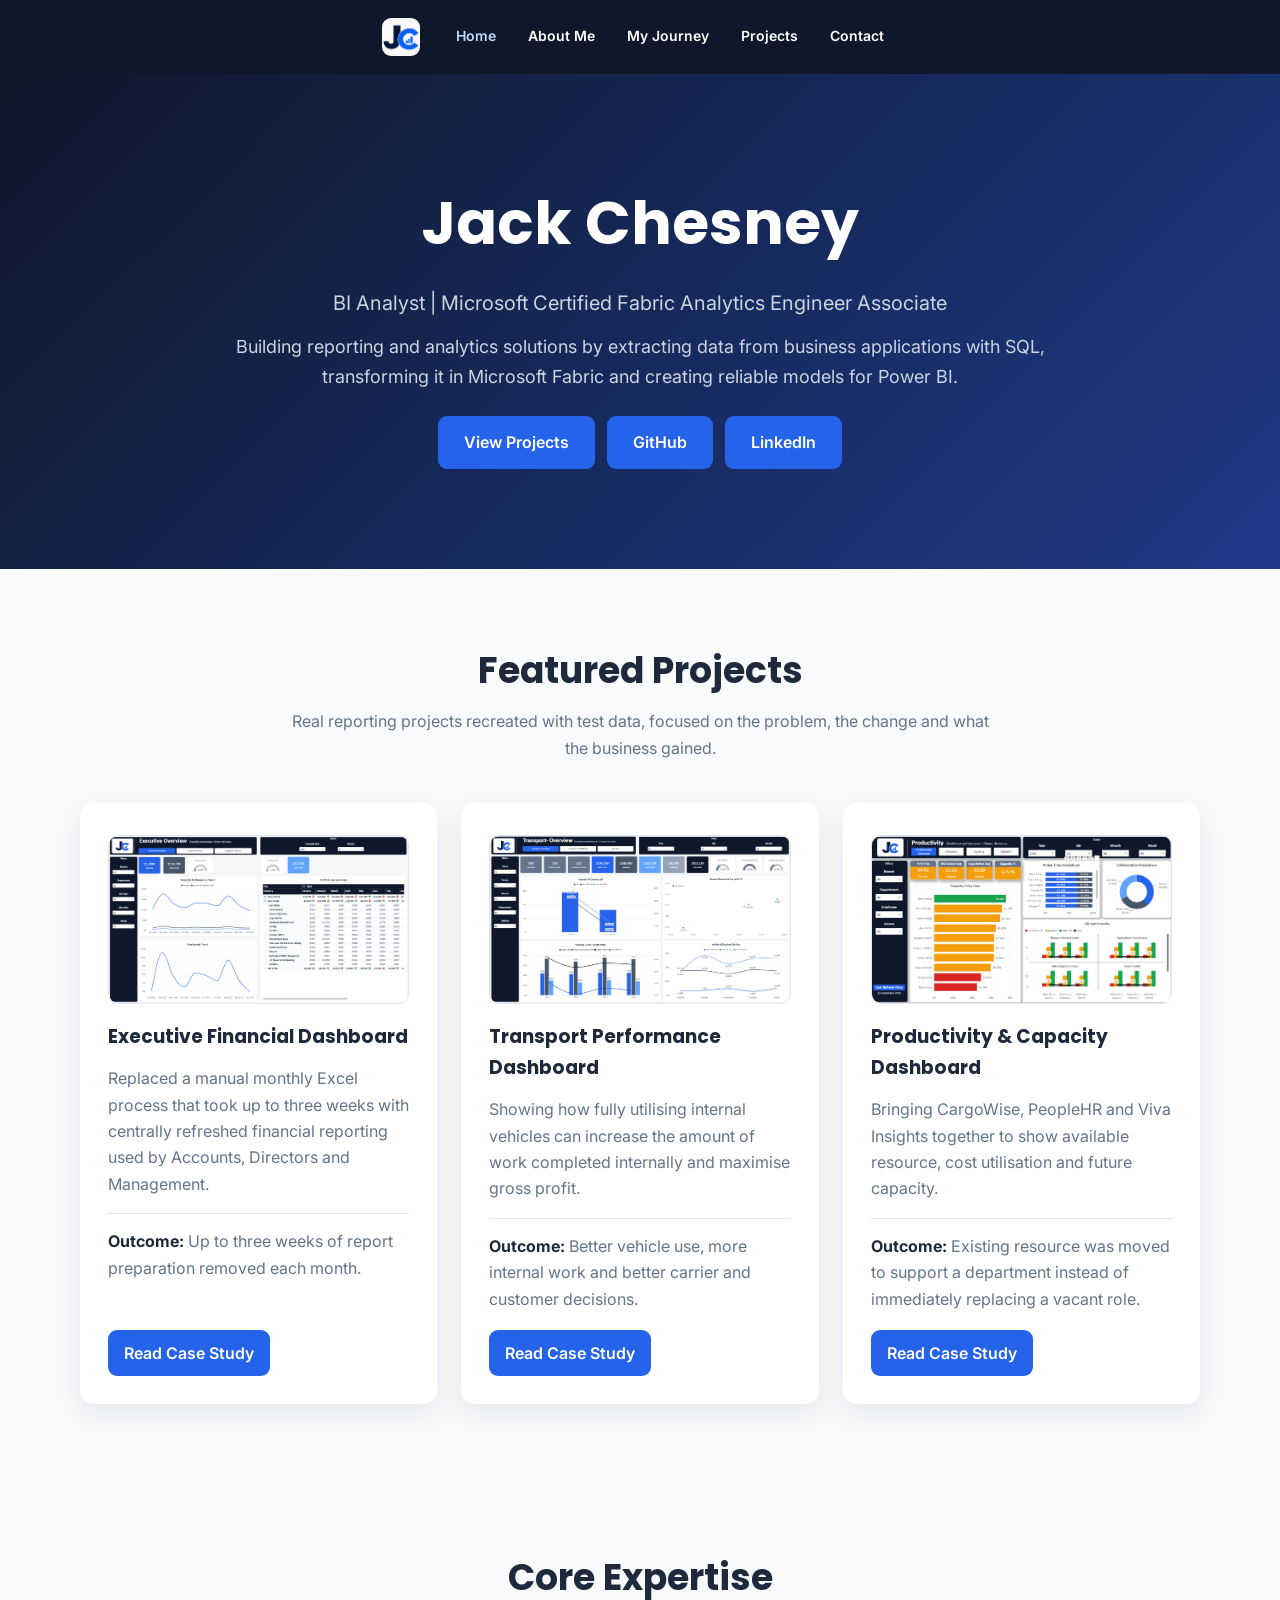
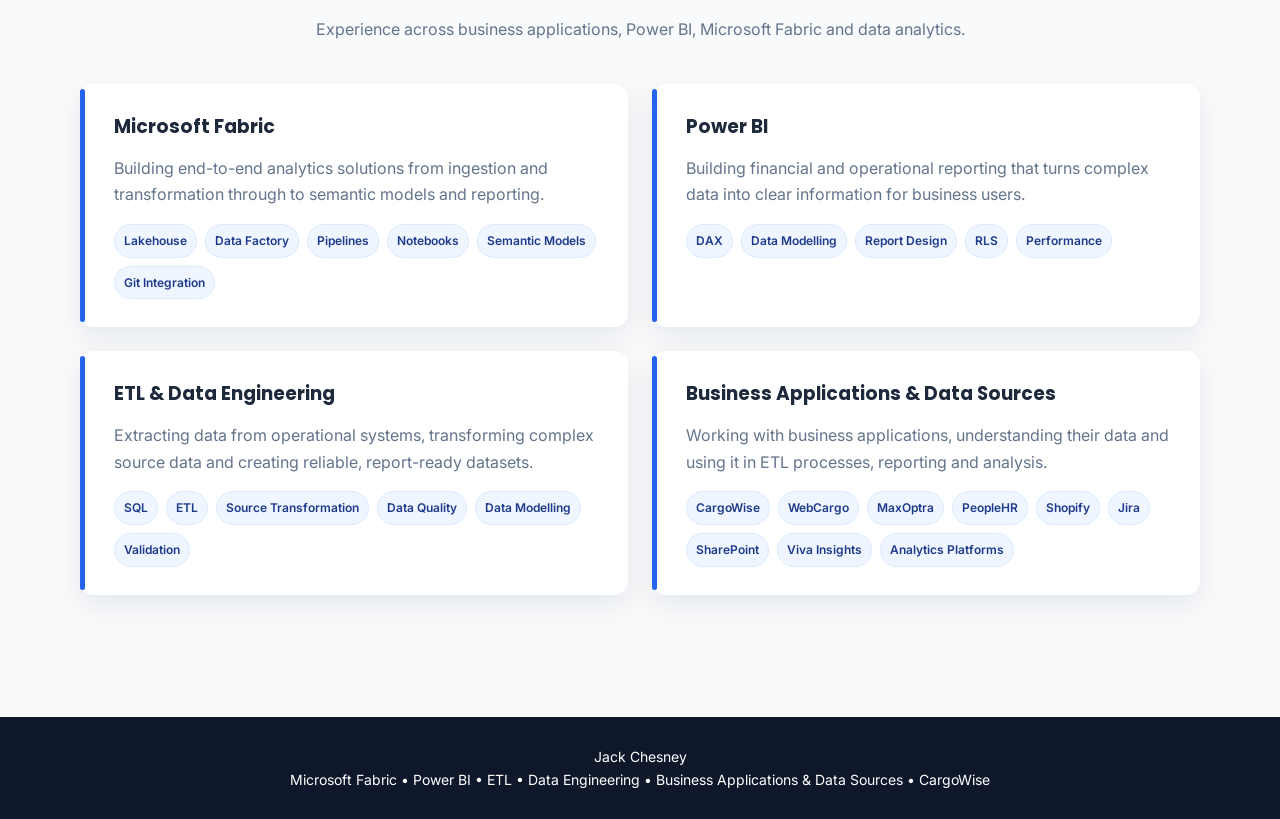
==== index.html @ d1320db5 "Add files via upload" ====
<!DOCTYPE html>
<html lang="en-GB">
<head>
    <meta charset="UTF-8">
    <meta name="viewport" content="width=device-width, initial-scale=1">
    <meta name="description" content="Jack Chesney's portfolio of Microsoft Fabric, ETL, Power BI and business application reporting projects.">
    <title>BI Portfolio | Jack Chesney</title>
    <link rel="stylesheet" href="style.css">
</head>
<body>
    <a class="skip-link" href="#main">Skip to content</a>
    <nav aria-label="Main navigation">
        <a class="site-logo" href="index.html"><img src="logo-white.png" alt="Jack Chesney logo"></a>
        <a href="index.html" aria-current="page">Home</a>
        <a href="about.html">About Me</a>
        <a href="journey.html">My Journey</a>
        <a href="projects.html">Projects</a>
        <a href="contact.html">Contact</a>
    </nav>

    <main id="main">
        <section class="hero">
            <h1>Jack Chesney</h1>
            <p>BI Analyst | Microsoft Certified Fabric Analytics Engineer Associate</p>
            <p class="hero-subtitle">Building reporting and analytics solutions by extracting data from business applications with SQL, transforming it in Microsoft Fabric and creating reliable models for Power BI.</p>
            <div class="hero-actions">
                <a class="btn" href="projects.html">View Projects</a>
                <a class="btn" href="https://github.com/jches2002" target="_blank" rel="noopener noreferrer">GitHub</a>
                <a class="btn" href="https://www.linkedin.com/in/jack-chesney-94877a1b5" target="_blank" rel="noopener noreferrer">LinkedIn</a>
            </div>
        </section>

        <section class="container">
            <div class="section-title">
                <h2>Featured Projects</h2>
                <p>Real reporting projects recreated with test data, focused on the problem, the change and what the business gained.</p>
            </div>
            <div class="cards">
                <article class="card project-card">
                    <div class="project-visual">
                        <object data="executive-financial-dashboard.png" type="image/png" aria-label="Executive Financial Dashboard">
                            <div class="visual-fallback">Executive Financial Dashboard</div>
                        </object>
                    </div>
                    <h3>Executive Financial Dashboard</h3>
                    <p>Replaced a manual monthly Excel process that took up to three weeks with centrally refreshed financial reporting used by Accounts, Directors and Management.</p>
                    <p class="project-outcome"><strong>Outcome:</strong> Up to three weeks of report preparation removed each month.</p>
                    <a class="btn small" href="project-financial.html">Read Case Study</a>
                </article>

                <article class="card project-card">
                    <div class="project-visual"><img src="transport-overview.png" alt="Transport Performance Dashboard"></div>
                    <h3>Transport Performance Dashboard</h3>
                    <p>Showing how fully utilising internal vehicles can increase the amount of work completed internally and maximise gross profit.</p>
                    <p class="project-outcome"><strong>Outcome:</strong> Better vehicle use, more internal work and better carrier and customer decisions.</p>
                    <a class="btn small" href="project-transport.html">Read Case Study</a>
                </article>

                <article class="card project-card">
                    <div class="project-visual"><img src="Productvity Overview.png" alt="Productivity &amp; Capacity Dashboard"></div>
                    <h3>Productivity &amp; Capacity Dashboard</h3>
                    <p>Bringing CargoWise, PeopleHR and Viva Insights together to show available resource, cost utilisation and future capacity.</p>
                    <p class="project-outcome"><strong>Outcome:</strong> Existing resource was moved to support a department instead of immediately replacing a vacant role.</p>
                    <a class="btn small" href="project-productivity.html">Read Case Study</a>
                </article>
            </div>
        </section>

        <section class="container">
            <div class="section-title">
                <h2>Core Expertise</h2>
                <p>Experience across business applications, Power BI, Microsoft Fabric and data analytics.</p>
            </div>
            <div class="skills-grid">
                <article class="card skill-card">
                    <h3>Microsoft Fabric</h3>
                    <p>Building end-to-end analytics solutions from ingestion and transformation through to semantic models and reporting.</p>
                    <div class="skill-list">
                        <span>Lakehouse</span><span>Data Factory</span><span>Pipelines</span><span>Notebooks</span><span>Semantic Models</span><span>Git Integration</span>
                    </div>
                </article>

                <article class="card skill-card">
                    <h3>Power BI</h3>
                    <p>Building financial and operational reporting that turns complex data into clear information for business users.</p>
                    <div class="skill-list">
                        <span>DAX</span><span>Data Modelling</span><span>Report Design</span><span>RLS</span><span>Performance</span>
                    </div>
                </article>

                <article class="card skill-card">
                    <h3>ETL &amp; Data Engineering</h3>
                    <p>Extracting data from operational systems, transforming complex source data and creating reliable, report-ready datasets.</p>
                    <div class="skill-list">
                        <span>SQL</span><span>ETL</span><span>Source Transformation</span><span>Data Quality</span><span>Data Modelling</span><span>Validation</span>
                    </div>
                </article>

                <article class="card skill-card">
                    <h3>Business Applications &amp; Data Sources</h3>
                    <p>Working with business applications, understanding their data and using it in ETL processes, reporting and analysis.</p>
                    <div class="skill-list">
                        <span>CargoWise</span><span>WebCargo</span><span>MaxOptra</span><span>PeopleHR</span><span>Shopify</span><span>Jira</span><span>SharePoint</span><span>Viva Insights</span><span>Analytics Platforms</span>
                    </div>
                </article>
            </div>
        </section>
    </main>

    <footer><p>Jack Chesney</p><p>Microsoft Fabric • Power BI • ETL • Data Engineering • Business Applications &amp; Data Sources • CargoWise</p></footer>
</body>
</html>
---- style.css ----
@import url('https://fonts.googleapis.com/css2?family=Inter:wght@400;500;600&family=Poppins:wght@500;600;700&display=swap');

:root {
    --navy: #0F172A;
    --blue: #2563EB;
    --blue-dark: #1D4ED8;
    --background: #F8FAFC;
    --card: #FFFFFF;
    --text: #1E293B;
    --muted: #64748B;
    --line: #E2E8F0;
    --soft-blue: #EFF6FF;
    --shadow: 0 10px 30px rgba(15, 23, 42, .08);
}

* { margin: 0; padding: 0; box-sizing: border-box; }
html { scroll-behavior: smooth; }
body { background: var(--background); color: var(--text); font-family: 'Inter', sans-serif; line-height: 1.65; }
a:focus-visible { outline: 3px solid #93C5FD; outline-offset: 4px; }
.skip-link { position: absolute; left: -10000px; top: auto; width: 1px; height: 1px; overflow: hidden; }
.skip-link:focus { left: 16px; top: 12px; width: auto; height: auto; overflow: visible; background: #fff; color: var(--navy); padding: 10px 14px; border-radius: 7px; z-index: 100; }

nav { background: var(--navy); padding: 18px 20px; text-align: center; }
nav a { color: #fff; text-decoration: none; margin: 0 14px; font-weight: 600; font-size: 14px; transition: .2s; }
nav a:hover, nav a[aria-current="page"] { color: #BFDBFE; }
.site-logo { display: inline-flex !important; align-items: center !important; margin: 0 18px 0 0 !important; vertical-align: middle; }
.site-logo img { display: block; height: 38px; width: auto; max-width: none; object-fit: contain; border-radius: 9px; }

.hero { background: linear-gradient(135deg, #0F172A 0%, #1E3A8A 100%); color: #fff; text-align: center; padding: 100px 20px; }
.hero.compact { padding: 76px 20px; }
.hero h1 { font-family: 'Poppins', sans-serif; font-size: clamp(42px, 6vw, 60px); margin-bottom: 14px; }
.hero p { font-size: 20px; color: #CBD5E1; max-width: 860px; margin: auto; }
.hero-subtitle { margin-top: 12px !important; font-size: 18px !important; }
.hero-actions { display: flex; justify-content: center; gap: 12px; flex-wrap: wrap; margin-top: 25px; }
.btn { display: inline-block; padding: 13px 26px; background: var(--blue); color: #fff; text-decoration: none; border-radius: 9px; font-weight: 600; transition: .2s; }
.btn:hover { background: var(--blue-dark); transform: translateY(-2px); }
.btn.small { padding: 10px 16px; margin-top: 18px; }

.container { max-width: 1160px; margin: auto; padding: 72px 20px; }
.section-title { text-align: center; margin-bottom: 42px; }
.section-title h2 { font-size: 36px; font-family: 'Poppins', sans-serif; }
.section-title p { color: var(--muted); max-width: 720px; margin: 8px auto 0; }
.cards { display: grid; grid-template-columns: repeat(3, minmax(0, 1fr)); gap: 24px; }
.cards.single { grid-template-columns: minmax(0, 1fr); max-width: 430px; }
.card { background: var(--card); padding: 28px; border-radius: 14px; box-shadow: var(--shadow); transition: .2s; }
.card:hover { transform: translateY(-4px); }
.card h2, .card h3 { font-family: 'Poppins', sans-serif; margin-bottom: 12px; }
.project-card { display: flex; flex-direction: column; }
.project-card > p { color: var(--muted); }
.project-card .btn { align-self: flex-start; margin-top: auto; }
.project-visual { width: 100%; aspect-ratio: 16/9; border-radius: 10px; margin: 4px 0 18px; overflow: hidden; background: linear-gradient(135deg, #DBEAFE, #EFF6FF); border: 1px solid var(--line); }
.project-visual object { display: block; width: 100%; height: 100%; }
.project-visual img { width: 100%; height: 100%; object-fit: cover; }
.project-visual.fit-logo { background: #fff; }
.project-visual.fit-logo img { object-fit: contain; padding: 16px; }
.visual-fallback { height: 100%; display: grid; place-items: center; text-align: center; padding: 20px; color: #1E40AF; font-weight: 600; background: var(--soft-blue); }
.tools { font-size: 14px; color: var(--muted); margin-top: 16px; }
.project-outcome { margin: 16px 0 18px; padding-top: 14px; border-top: 1px solid var(--line); }
.project-outcome strong { color: var(--text); }
.project-group + .project-group { padding-top: 10px; }

.skills-grid { display: grid; grid-template-columns: repeat(2, minmax(0, 1fr)); gap: 24px; }
.skill-card { position: relative; padding-left: 34px; }
.skill-card:before { content: ''; position: absolute; left: 0; top: 5px; width: 5px; height: calc(100% - 10px); border-radius: 10px; background: var(--blue); }
.skill-card p { color: var(--muted); }
.skill-list { display: flex; flex-wrap: wrap; gap: 8px; margin-top: 16px; }
.skill-list span { font-size: 12px; font-weight: 600; color: #1E3A8A; background: var(--soft-blue); border: 1px solid #DBEAFE; padding: 6px 9px; border-radius: 999px; }
.supporting-tools { margin-top: 16px; font-size: 14px; }
.supporting-tools strong { color: var(--text); }

.about-card { max-width: 900px; margin: auto; }
.about-section + .about-section { margin-top: 28px; padding-top: 28px; border-top: 1px solid var(--line); }
.about-section h2 { text-align: center; font-size: 22px; margin-bottom: 12px; }
.about-section p { color: var(--muted); }
.about-section p + p { margin-top: 14px; }
.about-section strong { color: var(--text); }

.timeline { position: relative; max-width: 900px; margin: auto; }
.timeline:before { content: ''; position: absolute; left: 30px; top: 0; bottom: 100px; width: 4px; background: var(--blue); }
.timeline-item { display: flex; gap: 20px; margin-bottom: 34px; }
.timeline-icon { width: 60px; height: 60px; min-width: 60px; border-radius: 50%; background: var(--blue); color: #fff; display: grid; place-items: center; font-weight: 700; z-index: 1; }
.timeline-content { background: #fff; padding: 24px; border-radius: 12px; box-shadow: var(--shadow); width: 100%; }
.timeline-content h3 { font-family: 'Poppins', sans-serif; }
.timeline-content p { color: var(--muted); }
.achievement-grid { display: grid; grid-template-columns: repeat(4, minmax(0, 1fr)); gap: 22px; }
.achievement-card { background: #fff; text-align: center; padding: 26px; border-radius: 14px; box-shadow: var(--shadow); }
.achievement-card p { color: var(--muted); }
.milestone-media { height: 80px; display: flex; align-items: center; justify-content: center; margin-bottom: 14px; }
.milestone-media object { max-width: 100%; height: 70px; }
.milestone-fallback, .milestone-mark { width: 70px; height: 70px; border-radius: 12px; display: grid; place-items: center; font-family: 'Poppins', sans-serif; font-weight: 700; font-size: 14px; }
.milestone-fallback { background: var(--soft-blue); color: #1E3A8A; border: 1px solid #DBEAFE; }

.case-layout { max-width: 1100px; }
.back-link { display: inline-block; margin-bottom: 24px; color: var(--blue); font-weight: 600; text-decoration: none; }
.case-meta { display: grid; grid-template-columns: repeat(3, 1fr); gap: 14px; margin-bottom: 38px; }
.case-meta div { background: #fff; border: 1px solid var(--line); border-radius: 10px; padding: 16px; }
.case-meta strong, .case-meta span { display: block; }
.case-meta strong { font-size: 12px; text-transform: uppercase; letter-spacing: .08em; color: var(--blue); }
.case-actions { margin-bottom: 22px; }
.case-note { border-left: 4px solid var(--blue); background: var(--soft-blue); padding: 16px 18px; color: #1E3A8A !important; }
.case-note.portfolio-data { margin-bottom: 22px; border-radius: 0 8px 8px 0; }
.case-section { background: #fff; border-radius: 14px; box-shadow: var(--shadow); padding: 34px; margin-bottom: 22px; }
.case-section h2 { font-family: 'Poppins', sans-serif; font-size: 25px; margin-bottom: 12px; }
.case-section h3 { font-family: 'Poppins', sans-serif; font-size: 19px; margin: 26px 0 10px; color: var(--text); }
.case-section p, .case-section li { color: var(--muted); }
.case-section p + p { margin-top: 12px; }
.case-section ul { padding-left: 22px; }
.case-section strong { color: var(--text); }
.tag-line { line-height: 1.9; }
.outcome-section { border-top: 4px solid var(--blue); }
.metric-highlight { background: var(--soft-blue); border-radius: 10px; padding: 18px 20px; margin: 16px 0 !important; color: #1E3A8A !important; }

.story-grid { display: grid; grid-template-columns: repeat(3, minmax(0, 1fr)); gap: 16px; margin-top: 20px; }
.story-step { border: 1px solid var(--line); border-radius: 12px; padding: 20px; background: #FCFDFE; }
.story-step > span { display: inline-grid; place-items: center; width: 36px; height: 36px; border-radius: 50%; background: var(--blue); color: #fff; font-weight: 700; font-size: 13px; }
.story-step h3 { margin: 12px 0 8px; }
.story-step p { font-size: 14px; }

.case-figure { margin: 20px 0 22px; }
.case-figure a { display: block; cursor: zoom-in; }
.case-figure img { display: block; width: 100%; max-width: 100%; height: auto; object-fit: contain; border: 1px solid var(--line); border-radius: 10px; background: #fff; }
.case-figure figcaption { margin-top: 10px; font-size: 14px; color: var(--muted); }
.case-figure.media-object object { display: block; width: 100%; min-height: 320px; border: 1px solid var(--line); border-radius: 10px; overflow: hidden; background: #fff; }
.case-figure.media-object object > .visual-fallback { min-height: 320px; }
.case-gallery { display: grid; grid-template-columns: repeat(2, minmax(0, 1fr)); gap: 18px; }
.case-gallery .case-figure { margin-bottom: 8px; }
.report-gallery { grid-template-columns: 1fr; }

.dax-code { background: var(--navy); color: #F8FAFC; border-radius: 12px; padding: 22px 26px; margin: 18px 0; overflow-x: auto; text-align: left; line-height: 1.7; box-shadow: var(--shadow); }
.dax-code code { font-family: 'Cascadia Code', Consolas, 'SFMono-Regular', Menlo, monospace; font-size: 13px; color: #F8FAFC; background: none; white-space: pre; display: block; }

.source-grid { display: grid; grid-template-columns: repeat(3, minmax(0, 1fr)); gap: 16px; margin-top: 20px; }
.source-card { border: 1px solid #BFDBFE; background: var(--soft-blue); border-radius: 12px; padding: 20px; }
.source-card strong, .source-card span { display: block; }
.source-card strong { font-family: 'Poppins', sans-serif; }
.source-card span { color: var(--blue); font-size: 13px; font-weight: 700; margin: 4px 0 8px; }
.source-card p { font-size: 14px; }
.architecture-flow { display: flex; align-items: center; justify-content: center; flex-wrap: wrap; gap: 10px; margin: 22px 0 28px; }
.architecture-flow span { background: var(--navy); color: #fff; border-radius: 9px; padding: 11px 14px; font-weight: 600; font-size: 14px; }
.architecture-flow b { color: var(--blue); font-size: 20px; }
.compact-flow { margin-bottom: 18px; }
.compact-flow span { font-size: 12px; padding: 9px 11px; }
.comparison-grid { display: grid; grid-template-columns: repeat(2, minmax(0, 1fr)); gap: 18px; }
.comparison-grid article { border: 1px solid var(--line); border-radius: 12px; padding: 22px; }
.comparison-grid h3 { margin-top: 0; }
.report-summary-grid { display: grid; grid-template-columns: repeat(3, minmax(0, 1fr)); gap: 16px; margin: 20px 0; }
.report-summary-grid article { border-left: 4px solid var(--blue); background: var(--soft-blue); padding: 18px; border-radius: 0 10px 10px 0; }
.report-summary-grid h3 { margin-top: 0; }
.report-summary-grid p { font-size: 14px; }

.contact-grid { display: grid; grid-template-columns: repeat(3, 1fr); gap: 24px; }
.contact-card { text-decoration: none; color: var(--text); min-height: 180px; display: flex; flex-direction: column; }
.contact-card span { color: var(--blue); font-weight: 600; }
.contact-card strong { font-family: 'Poppins', sans-serif; font-size: 18px; margin-top: 8px; overflow-wrap: anywhere; }
.contact-card small { color: var(--muted); margin-top: auto; }
.credential-list { display: grid; grid-template-columns: repeat(2, minmax(0, 1fr)); gap: 22px; max-width: 900px; margin: auto; }
.credential-list .card h2 { font-size: 20px; color: var(--blue); }
.credential-list .card p { color: var(--muted); }

footer { background: var(--navy); color: #fff; text-align: center; padding: 28px 20px; margin-top: 50px; font-size: 14px; }
footer p { margin: 0; text-align: center; }

@media (max-width: 900px) {
    .cards, .skills-grid { grid-template-columns: 1fr 1fr; }
    .achievement-grid, .contact-grid { grid-template-columns: 1fr 1fr; }
    .story-grid, .source-grid, .report-summary-grid { grid-template-columns: 1fr; }
}

@media (max-width: 650px) {
    nav a { display: block; margin: 9px 0; }
    .site-logo { display: flex !important; justify-content: center; margin: 0 0 12px !important; }
    .hero { padding: 72px 20px; }
    .container { padding: 52px 18px; }
    .cards, .skills-grid, .achievement-grid, .contact-grid, .case-meta, .case-gallery, .comparison-grid, .credential-list { grid-template-columns: 1fr; }
    .cards.single { max-width: none; }
    .timeline:before { left: 23px; }
    .timeline-icon { width: 48px; height: 48px; min-width: 48px; }
    .case-section { padding: 22px 18px; }
    .dax-code { padding: 16px 18px; }
    .case-figure.media-object object, .case-figure.media-object object > .visual-fallback { min-height: 220px; }
    .architecture-flow { flex-direction: column; }
    .architecture-flow b { transform: rotate(90deg); }
}
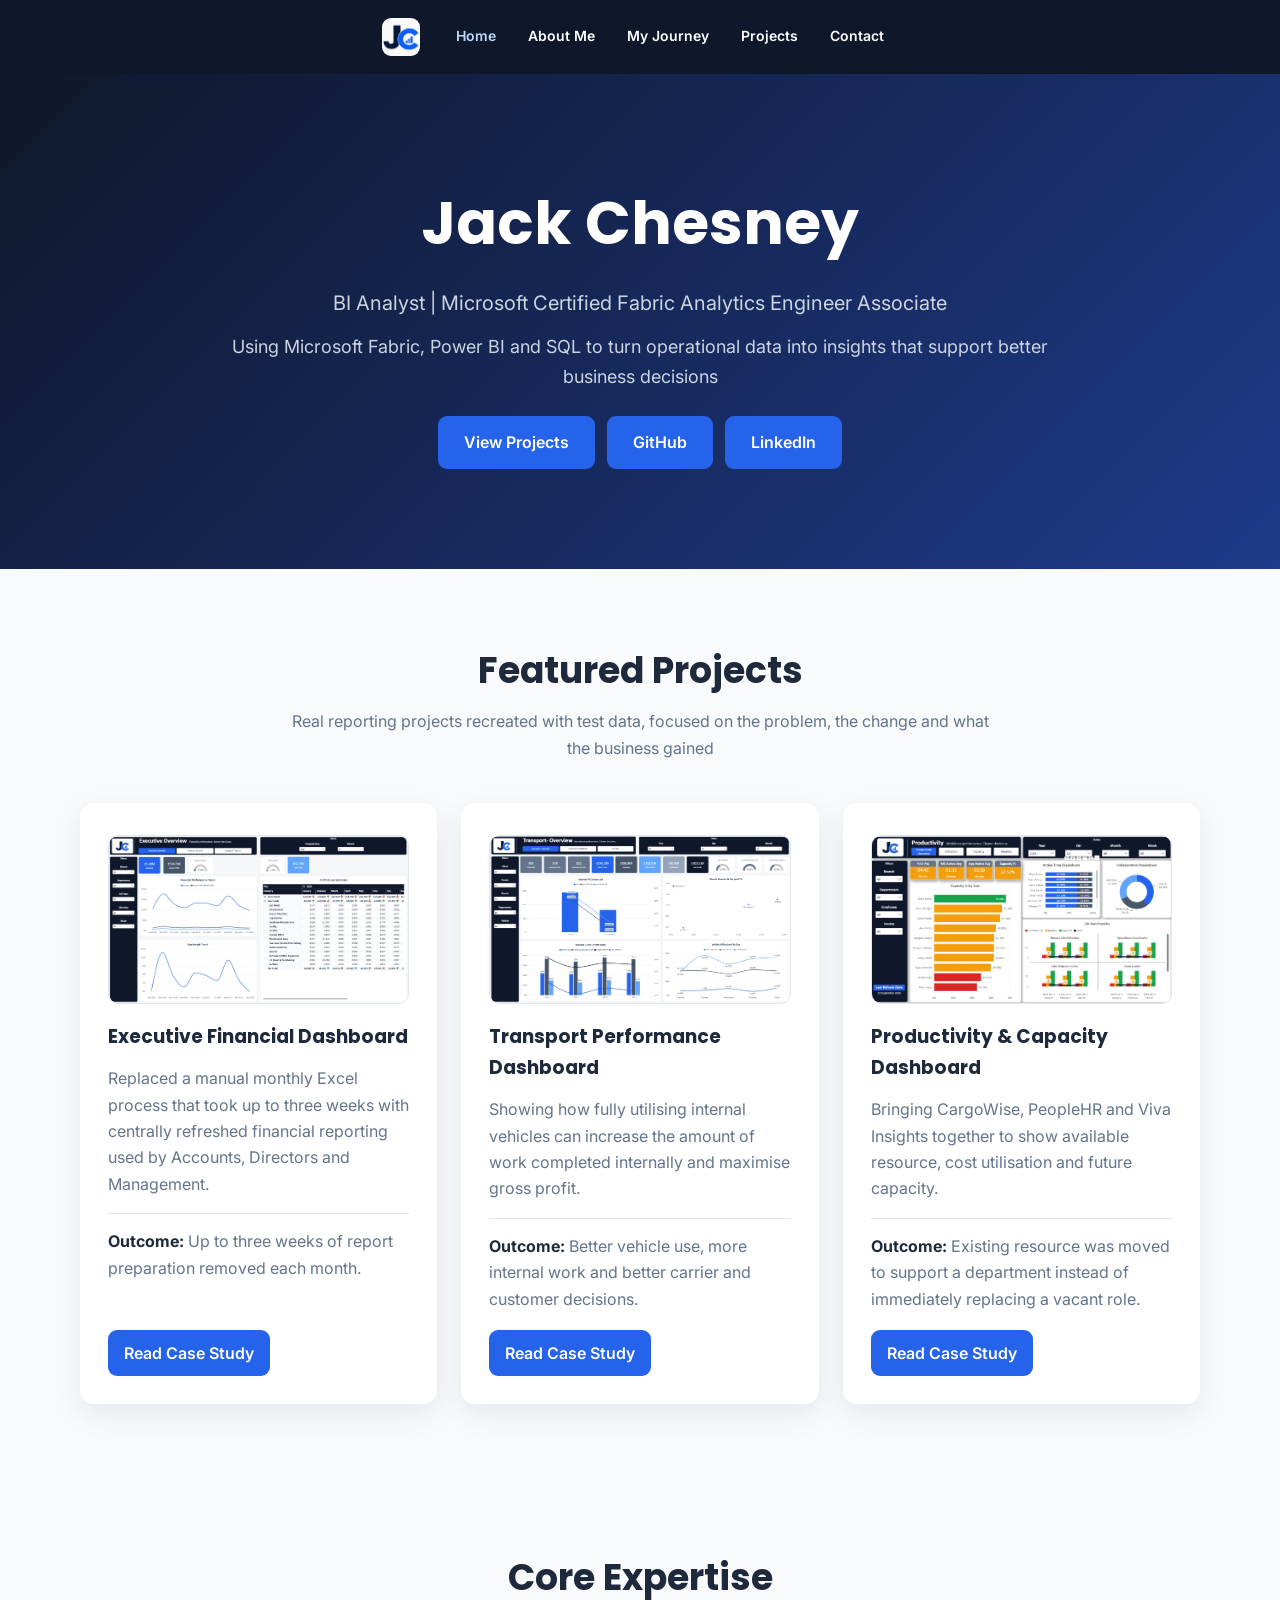
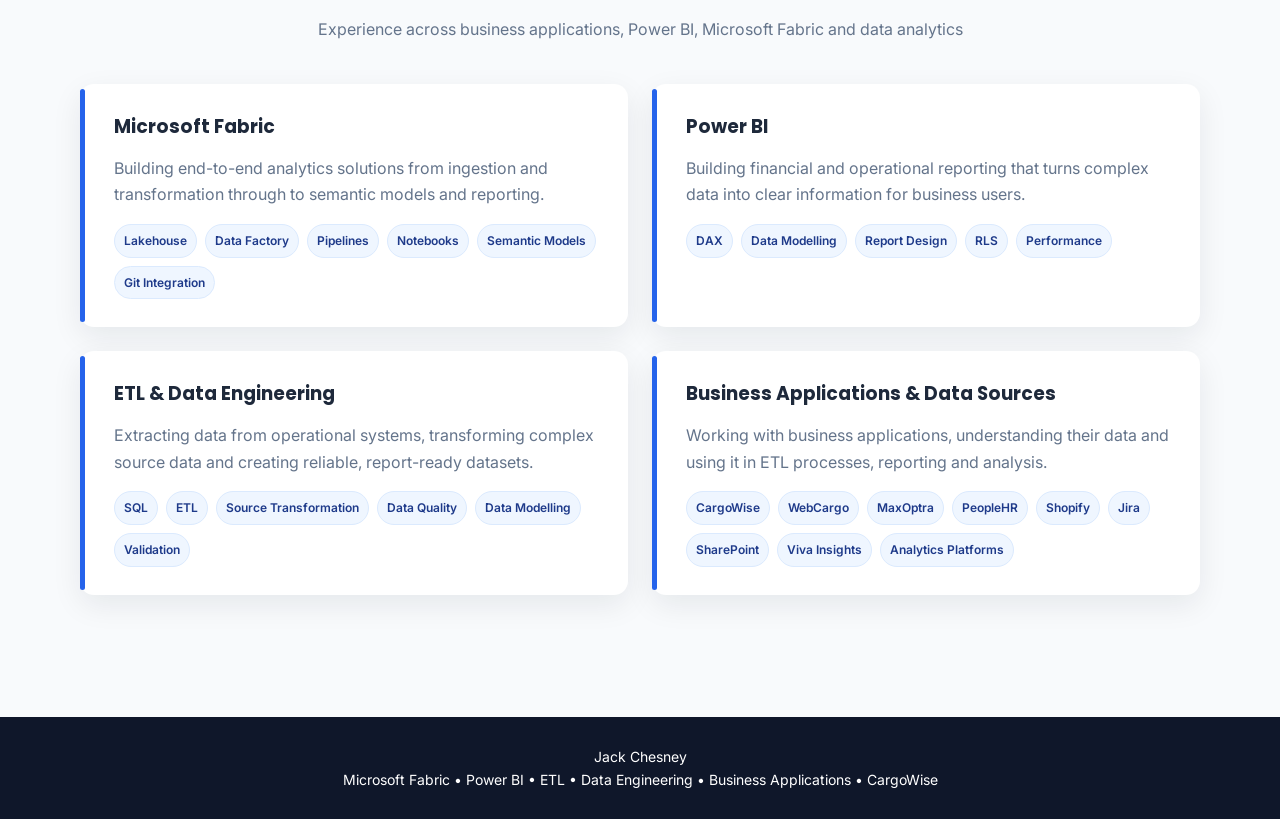
==== commit d08e0242: "Add files via upload" ====
--- a/index.html
+++ b/index.html
@@ -22,7 +22,7 @@
         <section class="hero">
             <h1>Jack Chesney</h1>
             <p>BI Analyst | Microsoft Certified Fabric Analytics Engineer Associate</p>
-            <p class="hero-subtitle">Building reporting and analytics solutions by extracting data from business applications with SQL, transforming it in Microsoft Fabric and creating reliable models for Power BI.</p>
+            <p class="hero-subtitle">Using Microsoft Fabric, Power BI and SQL to turn operational data into insights that support better business decisions</p>
             <div class="hero-actions">
                 <a class="btn" href="projects.html">View Projects</a>
                 <a class="btn" href="https://github.com/jches2002" target="_blank" rel="noopener noreferrer">GitHub</a>
@@ -33,7 +33,7 @@
         <section class="container">
             <div class="section-title">
                 <h2>Featured Projects</h2>
-                <p>Real reporting projects recreated with test data, focused on the problem, the change and what the business gained.</p>
+                <p>Real reporting projects recreated with test data, focused on the problem, the change and what the business gained</p>
             </div>
             <div class="cards">
                 <article class="card project-card">
@@ -69,7 +69,7 @@
         <section class="container">
             <div class="section-title">
                 <h2>Core Expertise</h2>
-                <p>Experience across business applications, Power BI, Microsoft Fabric and data analytics.</p>
+                <p>Experience across business applications, Power BI, Microsoft Fabric and data analytics</p>
             </div>
             <div class="skills-grid">
                 <article class="card skill-card">
@@ -107,6 +107,6 @@
         </section>
     </main>
 
-    <footer><p>Jack Chesney</p><p>Microsoft Fabric • Power BI • ETL • Data Engineering • Business Applications &amp; Data Sources • CargoWise</p></footer>
+    <footer><p>Jack Chesney</p><p>Microsoft Fabric • Power BI • ETL • Data Engineering • Business Applications • CargoWise</p></footer>
 </body>
 </html>
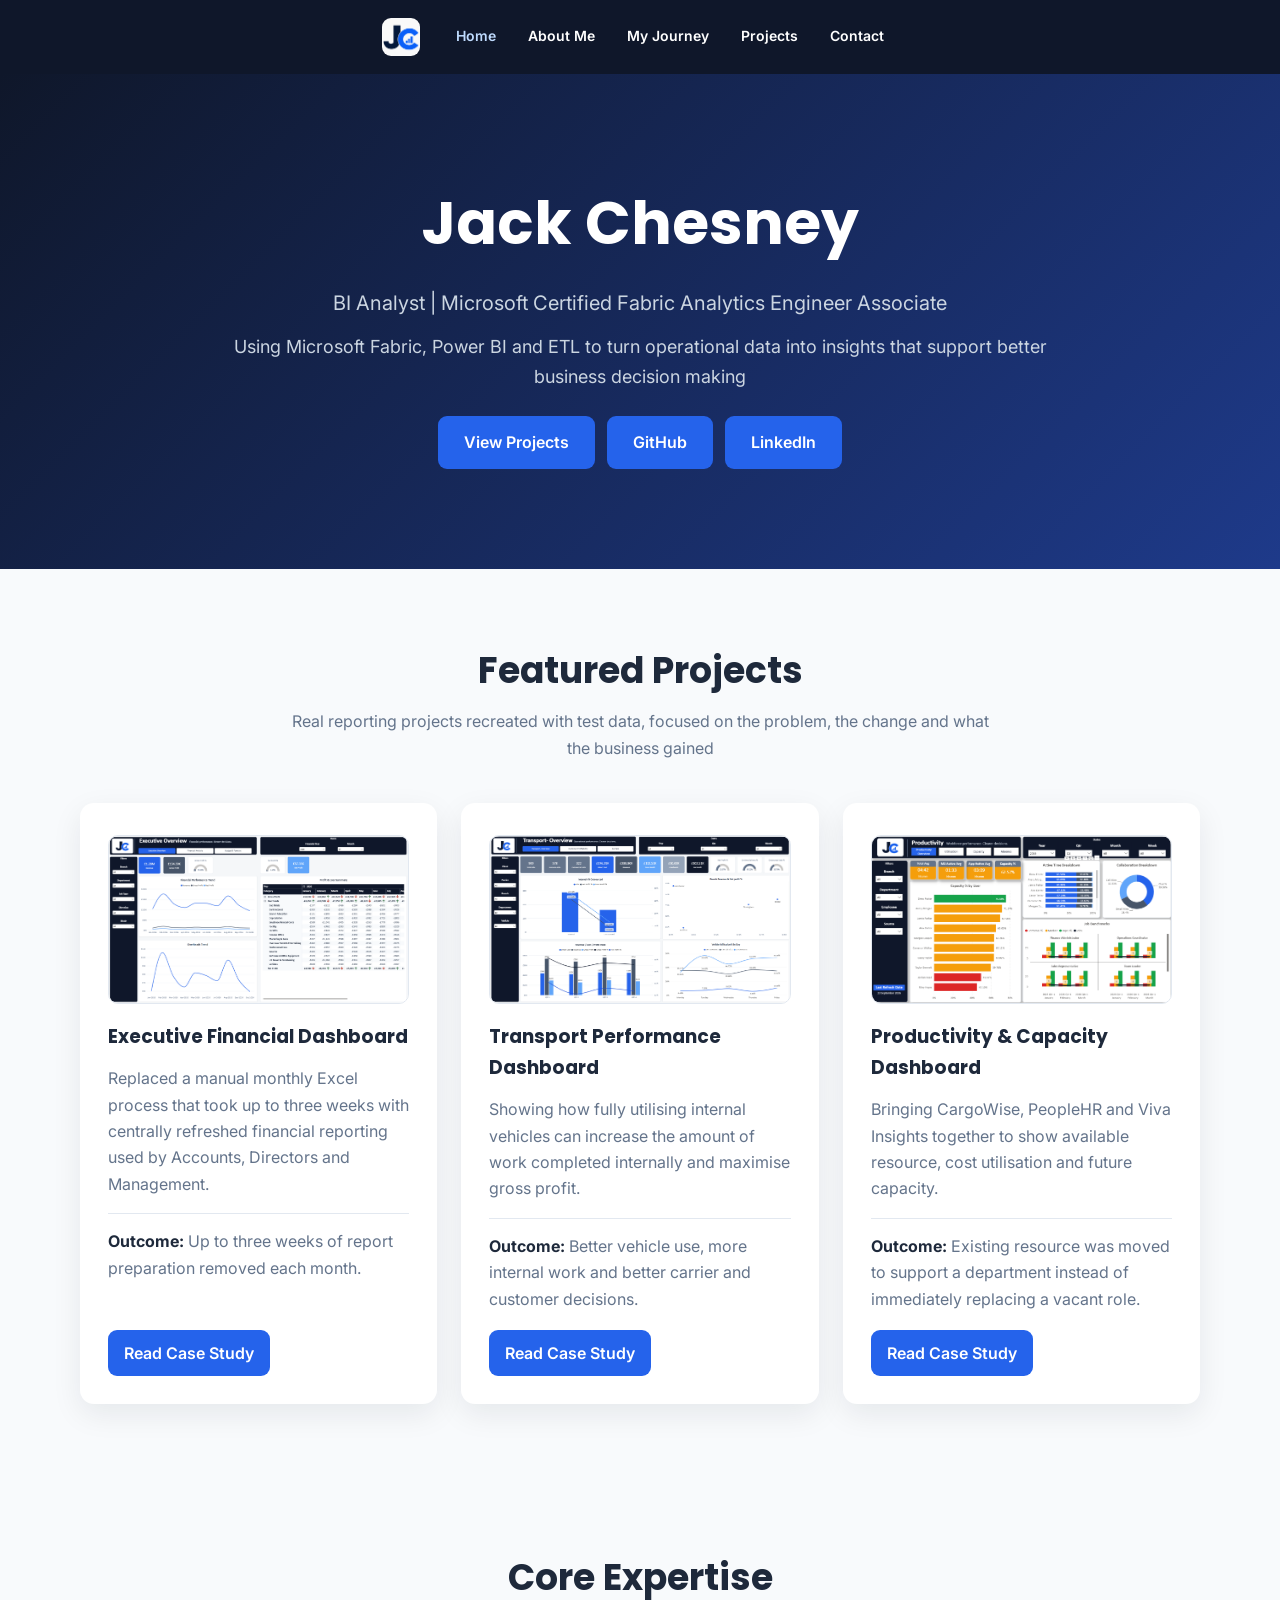
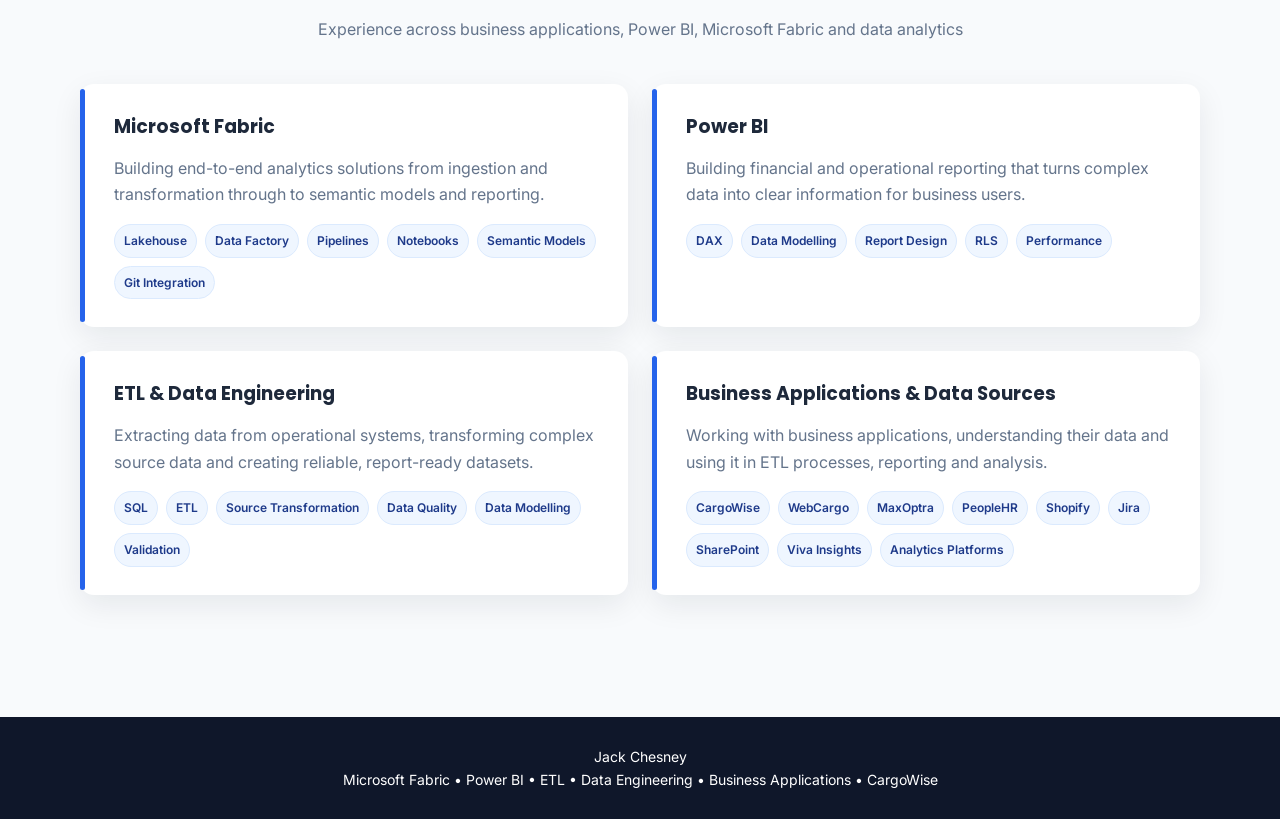
==== commit 8bead5ad: "Revise hero subtitle for better clarity Updated the hero subtitle to include ETL and improve clarity" ====
--- a/index.html
+++ b/index.html
@@ -22,7 +22,7 @@
         <section class="hero">
             <h1>Jack Chesney</h1>
             <p>BI Analyst | Microsoft Certified Fabric Analytics Engineer Associate</p>
-            <p class="hero-subtitle">Using Microsoft Fabric, Power BI and SQL to turn operational data into insights that support better business decisions</p>
+            <p class="hero-subtitle">Using Microsoft Fabric, Power BI and ETL to turn operational data into insights that support better business decision making</p>
             <div class="hero-actions">
                 <a class="btn" href="projects.html">View Projects</a>
                 <a class="btn" href="https://github.com/jches2002" target="_blank" rel="noopener noreferrer">GitHub</a>
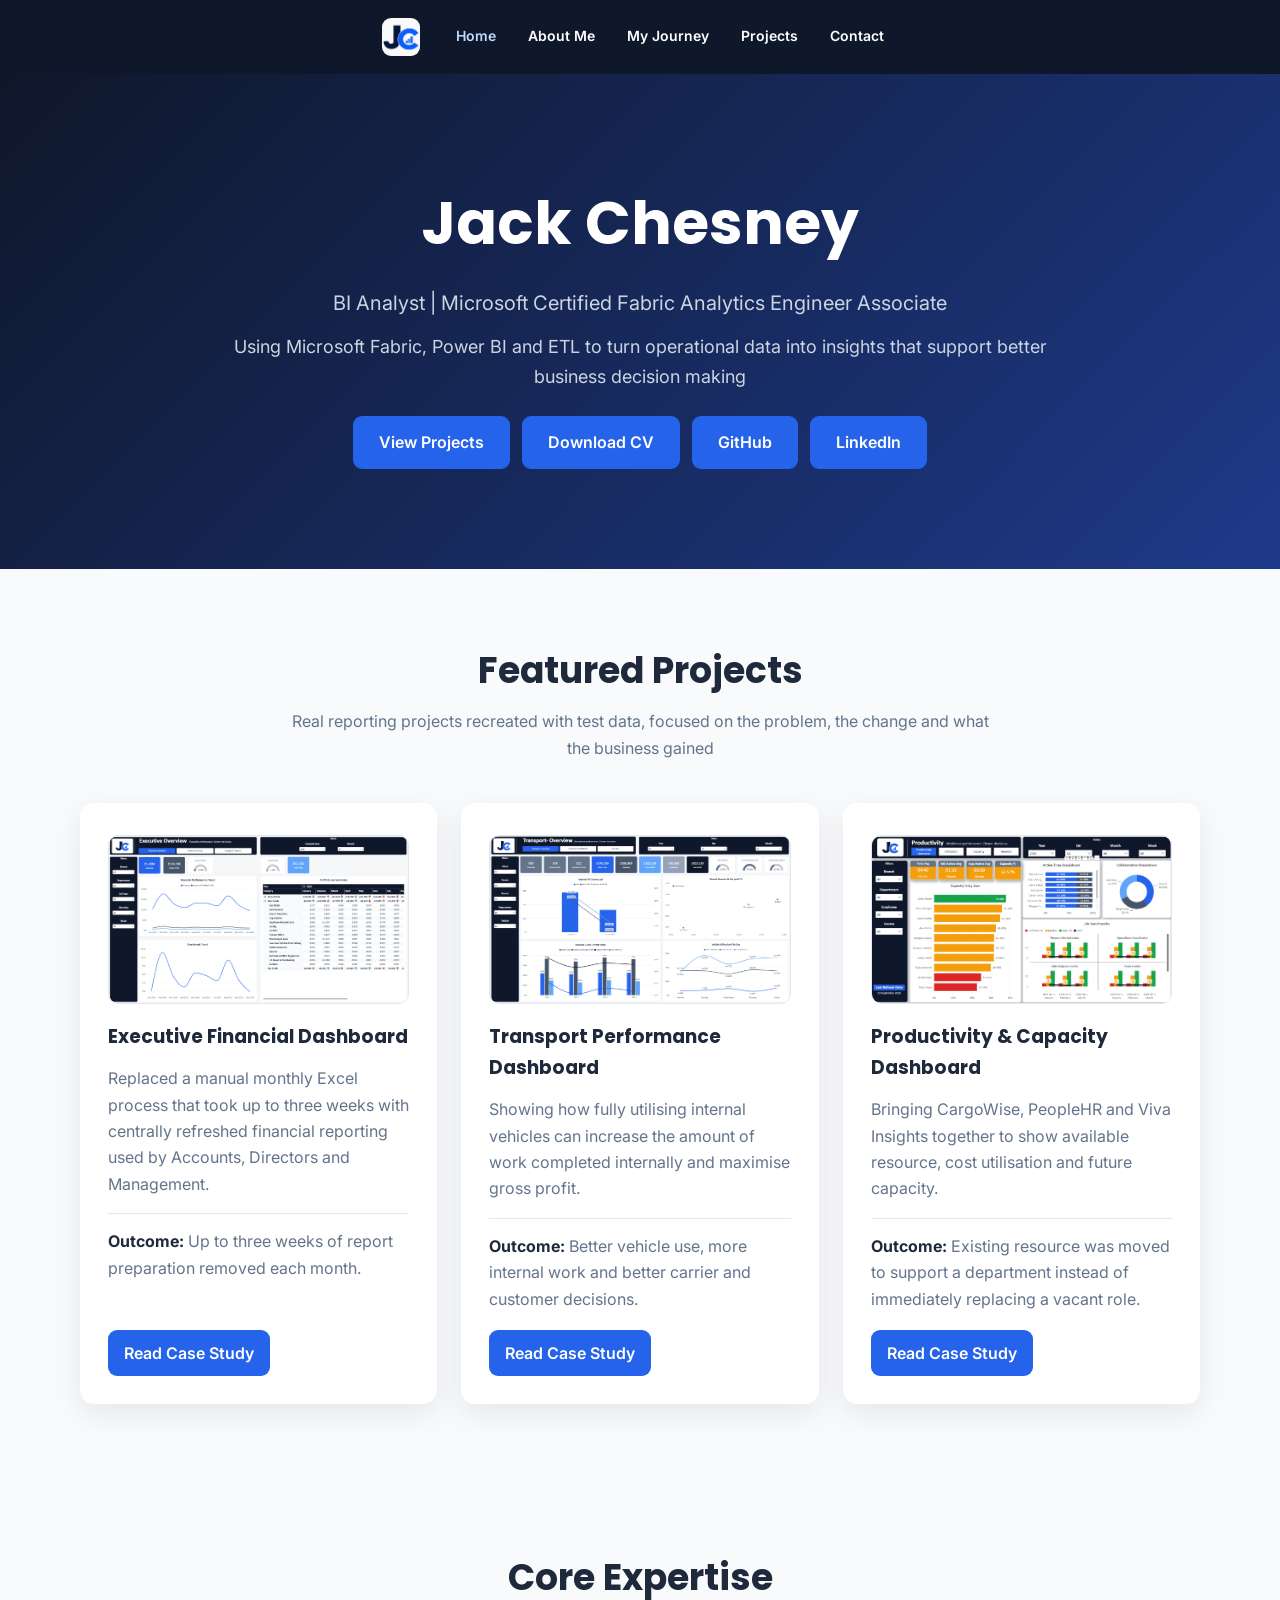
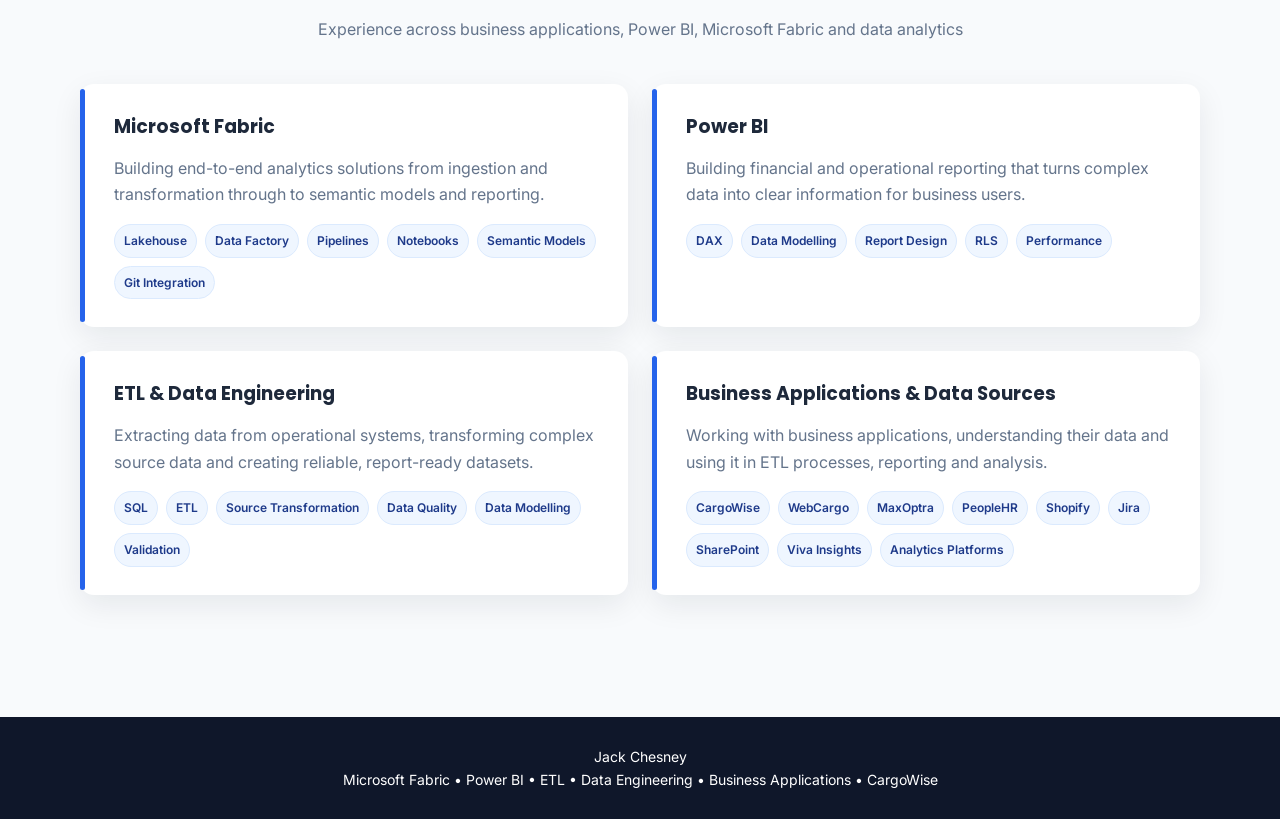
==== commit 1640eec3: "Add download link for CV in index.html" ====
--- a/index.html
+++ b/index.html
@@ -25,6 +25,7 @@
             <p class="hero-subtitle">Using Microsoft Fabric, Power BI and ETL to turn operational data into insights that support better business decision making</p>
             <div class="hero-actions">
                 <a class="btn" href="projects.html">View Projects</a>
+                <a class="btn" href="Jack-Chesney-CV.pdf" download>Download CV</a>
                 <a class="btn" href="https://github.com/jches2002" target="_blank" rel="noopener noreferrer">GitHub</a>
                 <a class="btn" href="https://www.linkedin.com/in/jack-chesney-94877a1b5" target="_blank" rel="noopener noreferrer">LinkedIn</a>
             </div>
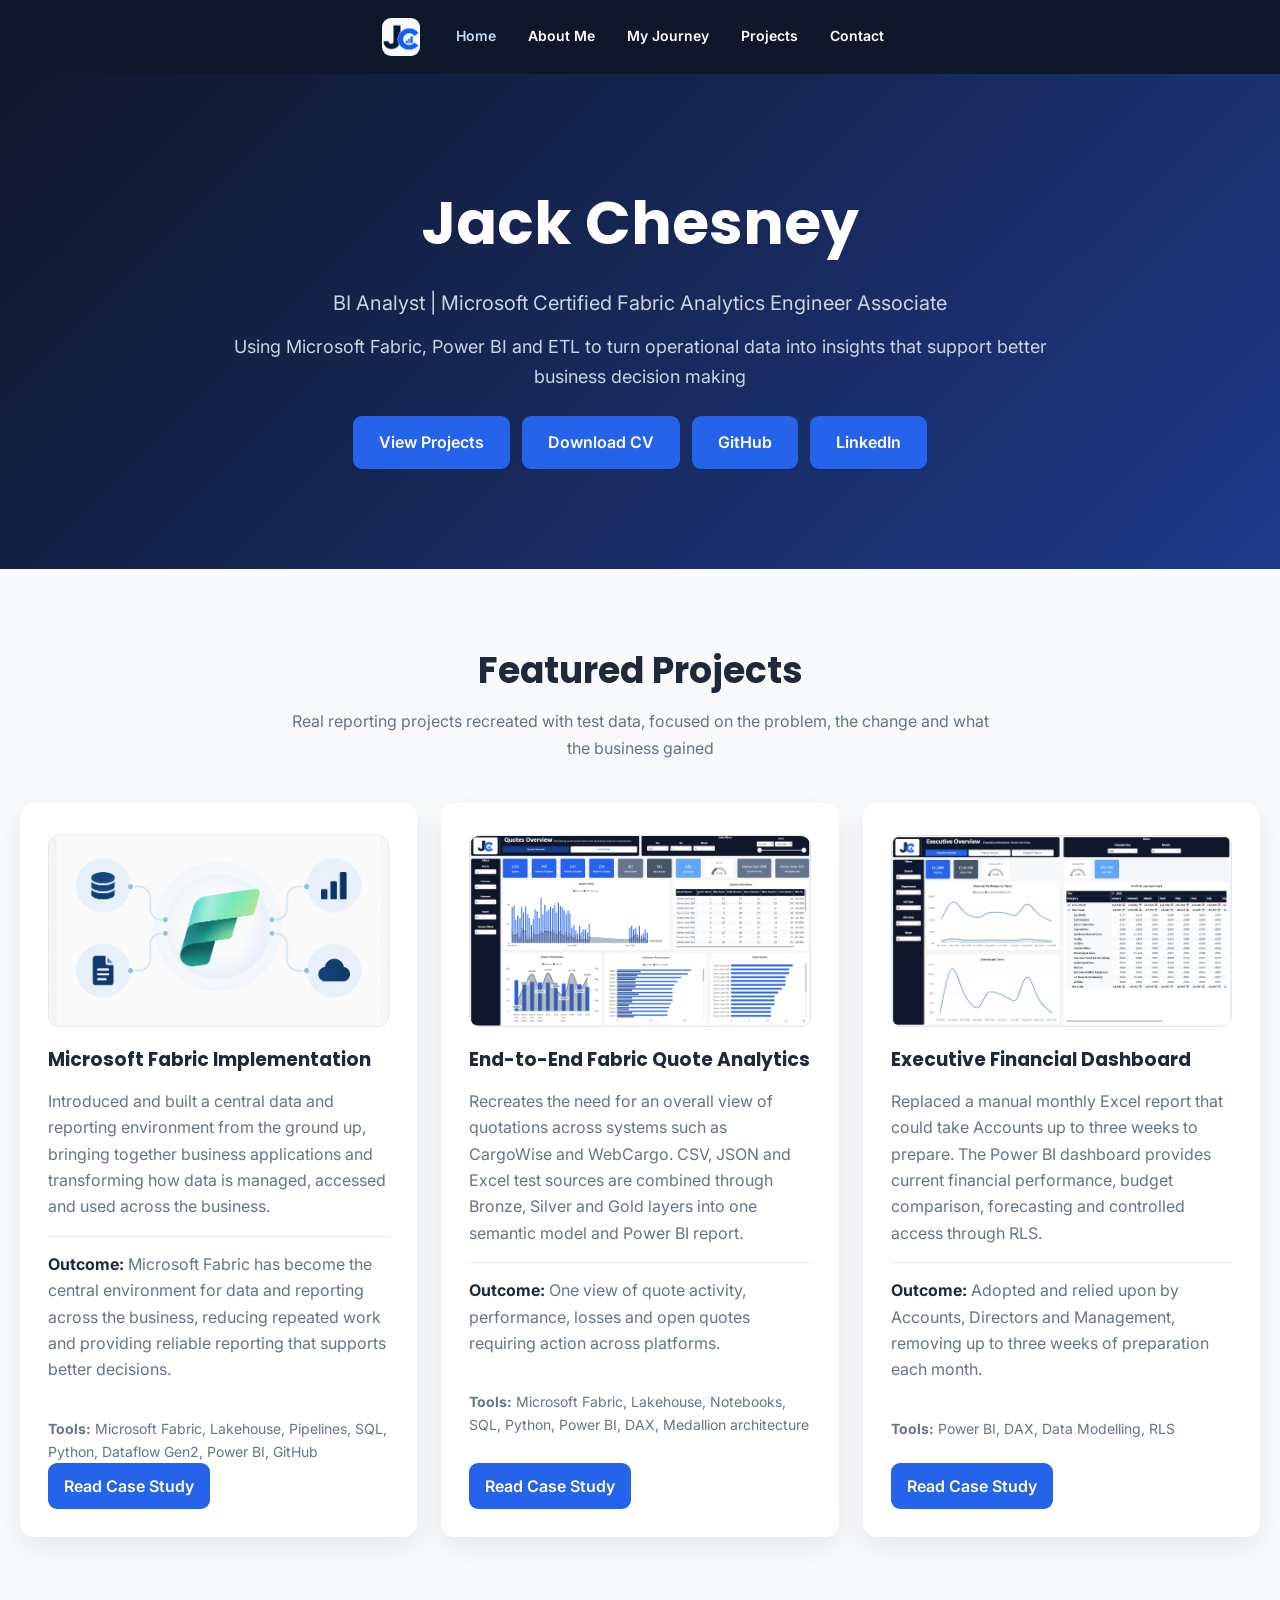
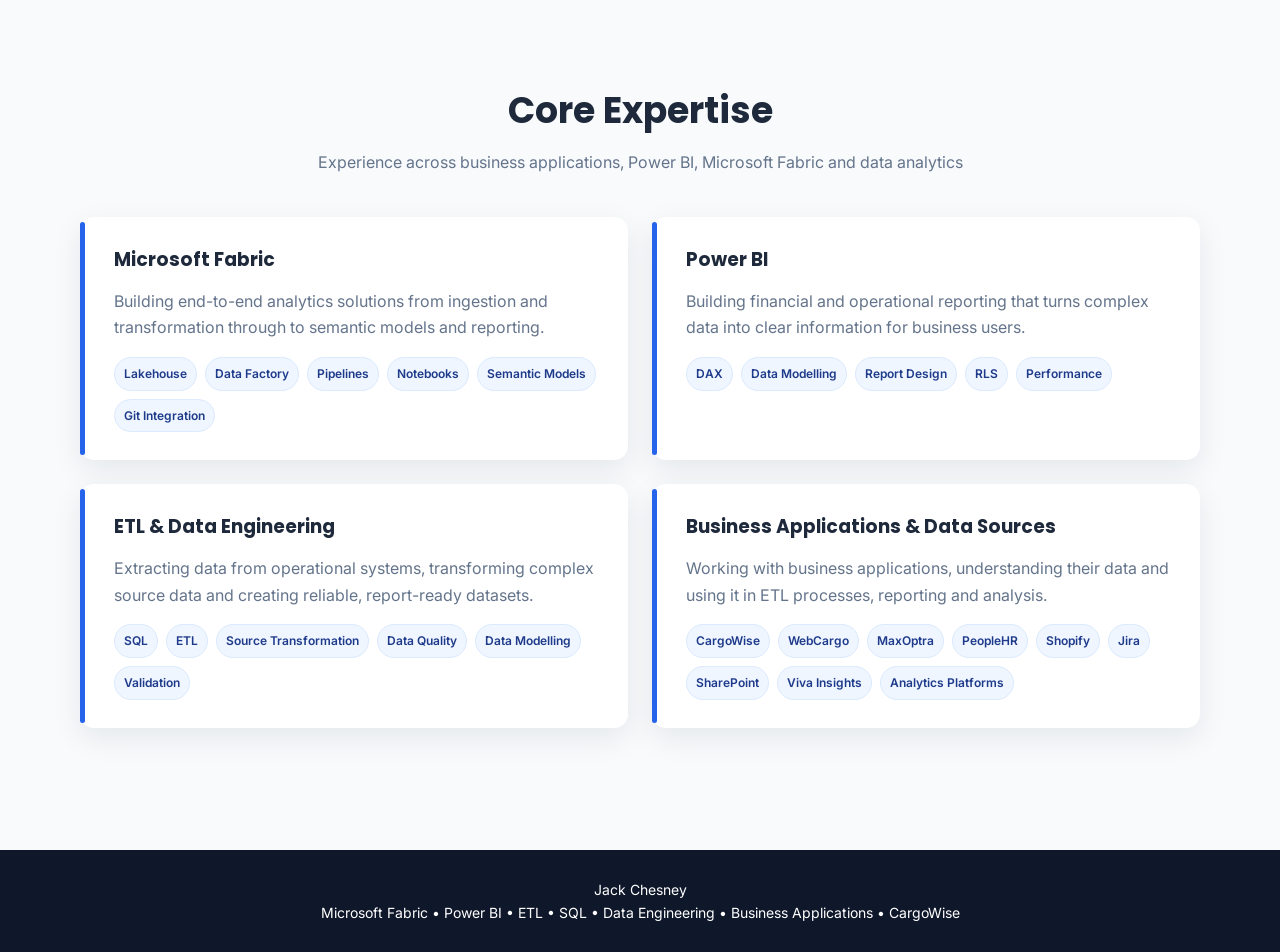
==== commit d19f0afd: "Add files via upload" ====
--- a/index.html
+++ b/index.html
@@ -31,38 +31,37 @@
             </div>
         </section>
 
-        <section class="container">
+        <section class="container featured-projects">
             <div class="section-title">
                 <h2>Featured Projects</h2>
                 <p>Real reporting projects recreated with test data, focused on the problem, the change and what the business gained</p>
             </div>
             <div class="cards">
                 <article class="card project-card">
-                    <div class="project-visual">
-                        <object data="executive-financial-dashboard.png" type="image/png" aria-label="Executive Financial Dashboard">
-                            <div class="visual-fallback">Executive Financial Dashboard</div>
-                        </object>
-                    </div>
-                    <h3>Executive Financial Dashboard</h3>
-                    <p>Replaced a manual monthly Excel process that took up to three weeks with centrally refreshed financial reporting used by Accounts, Directors and Management.</p>
-                    <p class="project-outcome"><strong>Outcome:</strong> Up to three weeks of report preparation removed each month.</p>
-                    <a class="btn small" href="project-financial.html">Read Case Study</a>
+                    <div class="project-visual"><img alt="Microsoft Fabric Logo" src="fabric-logo.png"></div>
+                    <h3>Microsoft Fabric Implementation</h3>
+                    <p>Introduced and built a central data and reporting environment from the ground up, bringing together business applications and transforming how data is managed, accessed and used across the business.</p>
+                    <p class="project-outcome"><strong>Outcome:</strong> Microsoft Fabric has become the central environment for data and reporting across the business, reducing repeated work and providing reliable reporting that supports better decisions.</p>
+                    <p class="tools"><strong>Tools:</strong> Microsoft Fabric, Lakehouse, Pipelines, SQL, Python, Dataflow Gen2, Power BI, GitHub</p>
+                    <a class="btn small" href="project-fabric-platform.html">Read Case Study</a>
                 </article>
 
                 <article class="card project-card">
-                    <div class="project-visual"><img src="transport-overview.png" alt="Transport Performance Dashboard"></div>
-                    <h3>Transport Performance Dashboard</h3>
-                    <p>Showing how fully utilising internal vehicles can increase the amount of work completed internally and maximise gross profit.</p>
-                    <p class="project-outcome"><strong>Outcome:</strong> Better vehicle use, more internal work and better carrier and customer decisions.</p>
-                    <a class="btn small" href="project-transport.html">Read Case Study</a>
+                    <div class="project-visual"><img alt="End-to-End Fabric Quote Analytics dashboard" src="fabric-quote-analytics.png"></div>
+                    <h3>End-to-End Fabric Quote Analytics</h3>
+                    <p>Recreates the need for an overall view of quotations across systems such as CargoWise and WebCargo. CSV, JSON and Excel test sources are combined through Bronze, Silver and Gold layers into one semantic model and Power BI report.</p>
+                    <p class="project-outcome"><strong>Outcome:</strong> One view of quote activity, performance, losses and open quotes requiring action across platforms.</p>
+                    <p class="tools"><strong>Tools:</strong> Microsoft Fabric, Lakehouse, Notebooks, SQL, Python, Power BI, DAX, Medallion architecture</p>
+                    <a class="btn small" href="project-fabric.html">Read Case Study</a>
                 </article>
 
                 <article class="card project-card">
-                    <div class="project-visual"><img src="Productvity Overview.png" alt="Productivity &amp; Capacity Dashboard"></div>
-                    <h3>Productivity &amp; Capacity Dashboard</h3>
-                    <p>Bringing CargoWise, PeopleHR and Viva Insights together to show available resource, cost utilisation and future capacity.</p>
-                    <p class="project-outcome"><strong>Outcome:</strong> Existing resource was moved to support a department instead of immediately replacing a vacant role.</p>
-                    <a class="btn small" href="project-productivity.html">Read Case Study</a>
+                    <div class="project-visual"><img alt="Executive Financial Dashboard" src="executive-financial-dashboard.png"></div>
+                    <h3>Executive Financial Dashboard</h3>
+                    <p>Replaced a manual monthly Excel report that could take Accounts up to three weeks to prepare. The Power BI dashboard provides current financial performance, budget comparison, forecasting and controlled access through RLS.</p>
+                    <p class="project-outcome"><strong>Outcome:</strong> Adopted and relied upon by Accounts, Directors and Management, removing up to three weeks of preparation each month.</p>
+                    <p class="tools"><strong>Tools:</strong> Power BI, DAX, Data Modelling, RLS</p>
+                    <a class="btn small" href="project-financial.html">Read Case Study</a>
                 </article>
             </div>
         </section>
@@ -108,6 +107,6 @@
         </section>
     </main>
 
-    <footer><p>Jack Chesney</p><p>Microsoft Fabric • Power BI • ETL • Data Engineering • Business Applications • CargoWise</p></footer>
+    <footer><p>Jack Chesney</p><p>Microsoft Fabric • Power BI • ETL • SQL • Data Engineering • Business Applications • CargoWise</p></footer>
 </body>
 </html>
--- a/style.css
+++ b/style.css
@@ -37,6 +37,7 @@
 .btn.small { padding: 10px 16px; margin-top: 18px; }
 
 .container { max-width: 1160px; margin: auto; padding: 72px 20px; }
+.featured-projects { max-width: 1280px; }
 .section-title { text-align: center; margin-bottom: 42px; }
 .section-title h2 { font-size: 36px; font-family: 'Poppins', sans-serif; }
 .section-title p { color: var(--muted); max-width: 720px; margin: 8px auto 0; }
@@ -181,3 +182,34 @@
     .architecture-flow { flex-direction: column; }
     .architecture-flow b { transform: rotate(90deg); }
 }
+
+
+/* Microsoft Fabric platform case study */
+.platform-placeholder { background: linear-gradient(135deg, #0F172A 0%, #1E40AF 58%, #2563EB 100%); border: 0; }
+.platform-card-visual { height: 100%; display: flex; align-items: center; justify-content: center; gap: 10px; padding: 18px; }
+.platform-card-visual span { background: rgba(255,255,255,.96); color: #1E3A8A; border-radius: 8px; padding: 9px 11px; font-size: 12px; font-weight: 700; box-shadow: 0 6px 16px rgba(15,23,42,.16); }
+.platform-card-visual b { color: #BFDBFE; font-size: 18px; }
+.analytics-cards { grid-template-columns: repeat(2, minmax(0, 1fr)); max-width: 820px; margin: 0 auto; }
+.code-disclosure { border: 1px solid var(--line); border-radius: 12px; margin: 16px 0; overflow: hidden; background: #fff; }
+.code-disclosure summary { cursor: pointer; padding: 16px 20px; background: var(--soft-blue); color: #1E3A8A; font-weight: 700; }
+.code-disclosure summary:hover { background: #DBEAFE; }
+.code-disclosure .code-intro { padding: 16px 20px 0; color: var(--muted); font-size: 14px; }
+.code-disclosure .dax-code { margin: 16px; box-shadow: none; max-height: 560px; }
+.environment-grid { display: grid; grid-template-columns: repeat(3, minmax(0, 1fr)); gap: 14px; margin-top: 20px; }
+.environment-grid article { border-left: 4px solid var(--blue); background: var(--soft-blue); border-radius: 0 10px 10px 0; padding: 18px; }
+.environment-grid h3 { margin: 0 0 8px; }
+.environment-grid p { font-size: 14px; }
+.lakehouse-layout { display: grid; grid-template-columns: minmax(280px, 420px) 1fr; gap: 24px; align-items: center; margin-top: 20px; }
+.lakehouse-layout .case-figure { margin: 0; }
+.lakehouse-layout .case-figure img { max-height: 650px; object-fit: contain; }
+.section-kicker { color: var(--blue) !important; font-size: 13px; font-weight: 700; letter-spacing: .08em; text-transform: uppercase; }
+.privacy-note { font-size: 13px; }
+
+@media (max-width: 900px) {
+    .environment-grid { grid-template-columns: 1fr; }
+}
+@media (max-width: 650px) {
+    .analytics-cards, .lakehouse-layout { grid-template-columns: 1fr; }
+    .platform-card-visual { gap: 6px; padding: 12px; }
+    .platform-card-visual span { padding: 7px 8px; font-size: 11px; }
+}
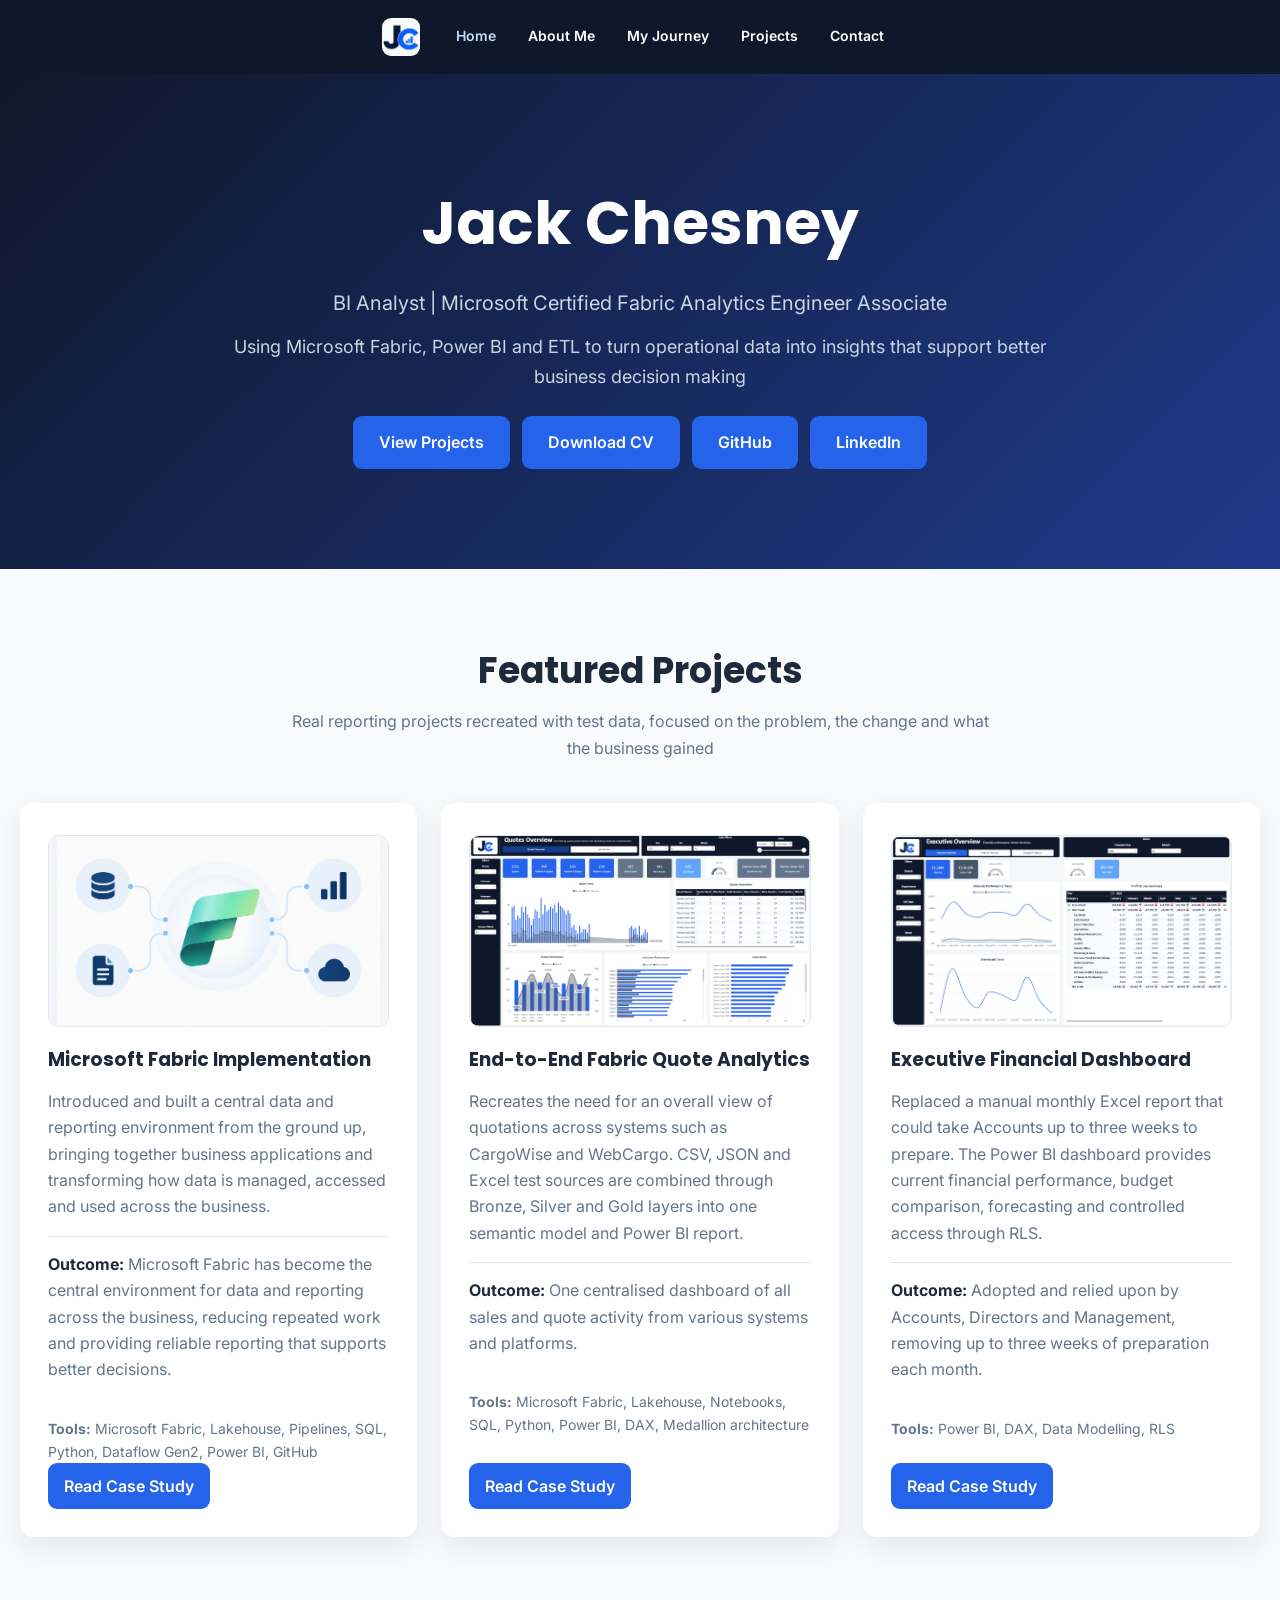
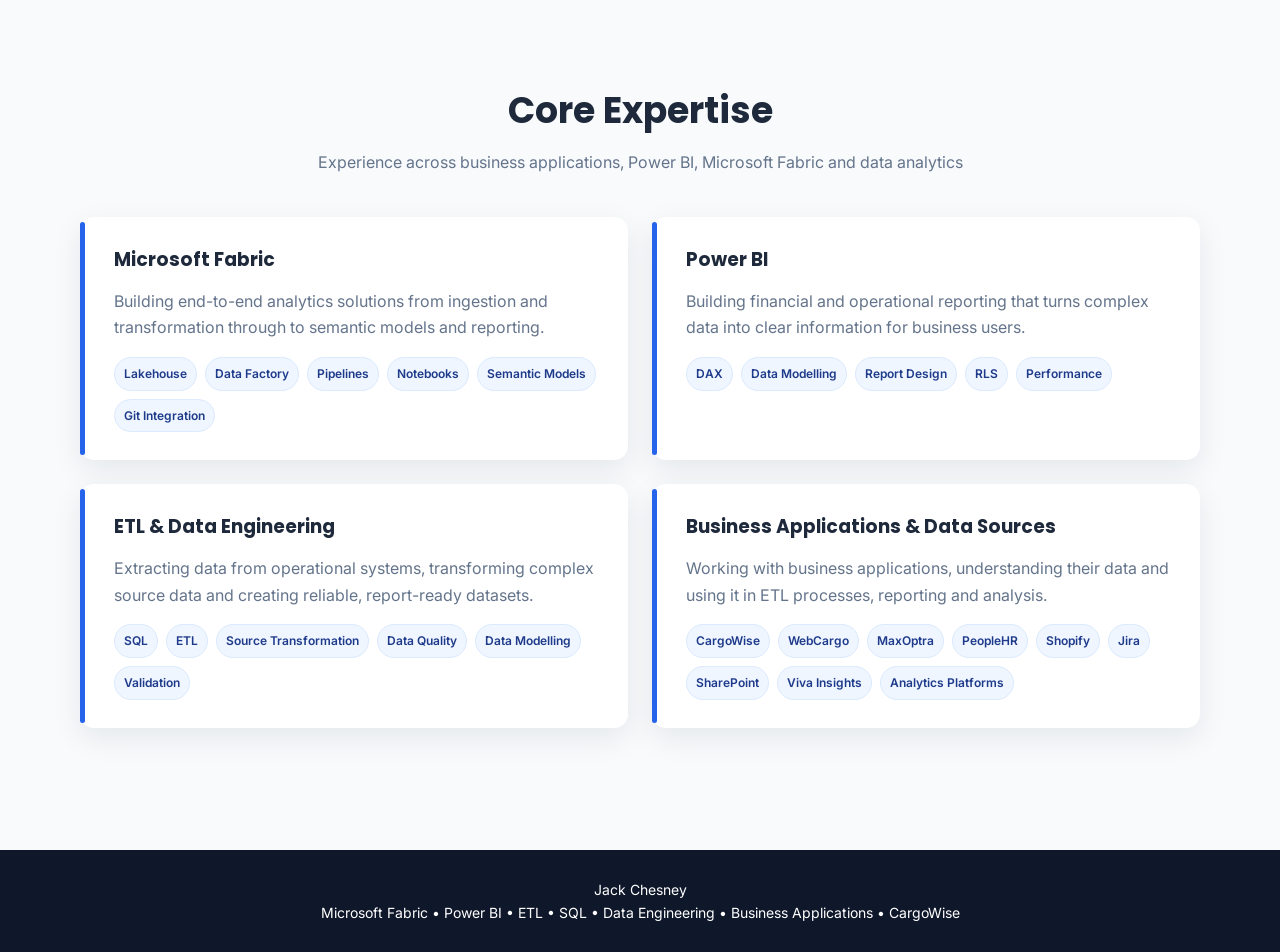
==== commit 78854b07: "Update project outcome description in index.html" ====
--- a/index.html
+++ b/index.html
@@ -50,7 +50,7 @@
                     <div class="project-visual"><img alt="End-to-End Fabric Quote Analytics dashboard" src="fabric-quote-analytics.png"></div>
                     <h3>End-to-End Fabric Quote Analytics</h3>
                     <p>Recreates the need for an overall view of quotations across systems such as CargoWise and WebCargo. CSV, JSON and Excel test sources are combined through Bronze, Silver and Gold layers into one semantic model and Power BI report.</p>
-                    <p class="project-outcome"><strong>Outcome:</strong> One view of quote activity, performance, losses and open quotes requiring action across platforms.</p>
+                    <p class="project-outcome"><strong>Outcome:</strong> One centralised dashboard of all sales and quote activity from various systems and platforms.</p>
                     <p class="tools"><strong>Tools:</strong> Microsoft Fabric, Lakehouse, Notebooks, SQL, Python, Power BI, DAX, Medallion architecture</p>
                     <a class="btn small" href="project-fabric.html">Read Case Study</a>
                 </article>
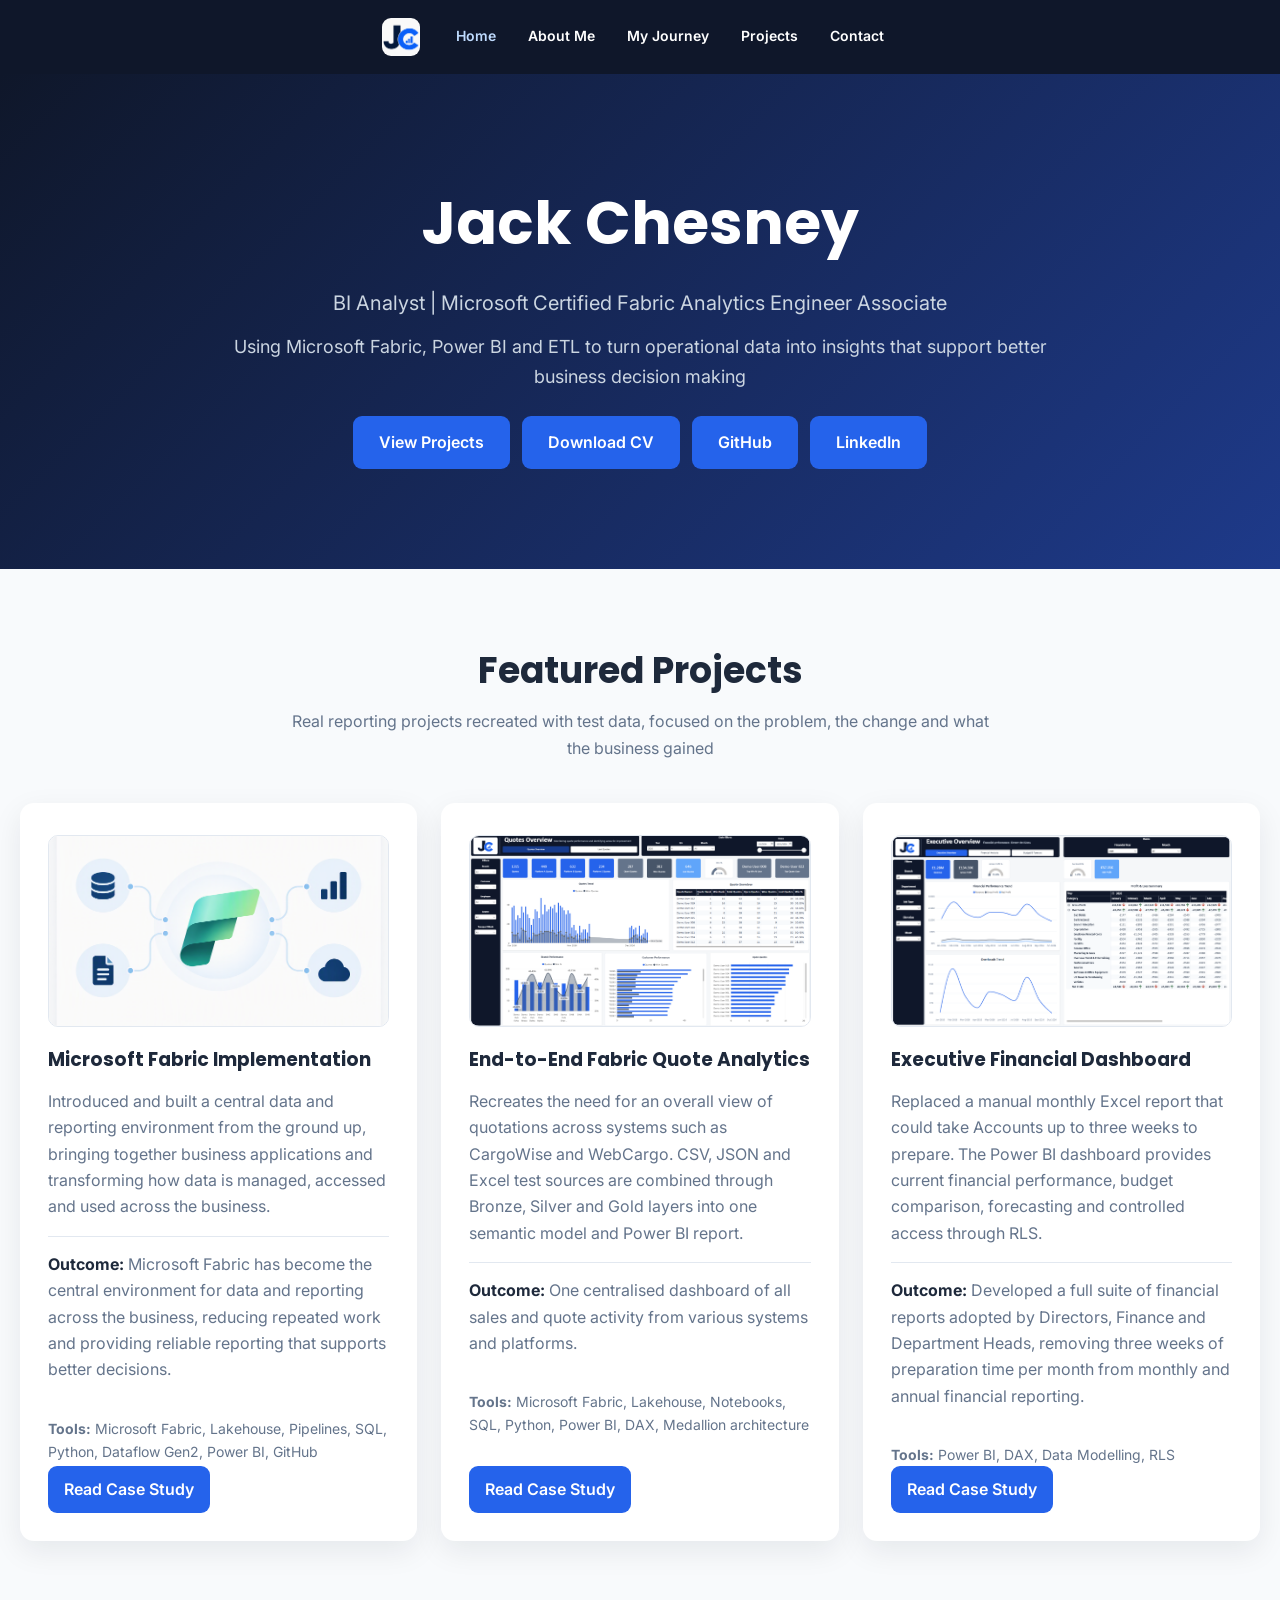
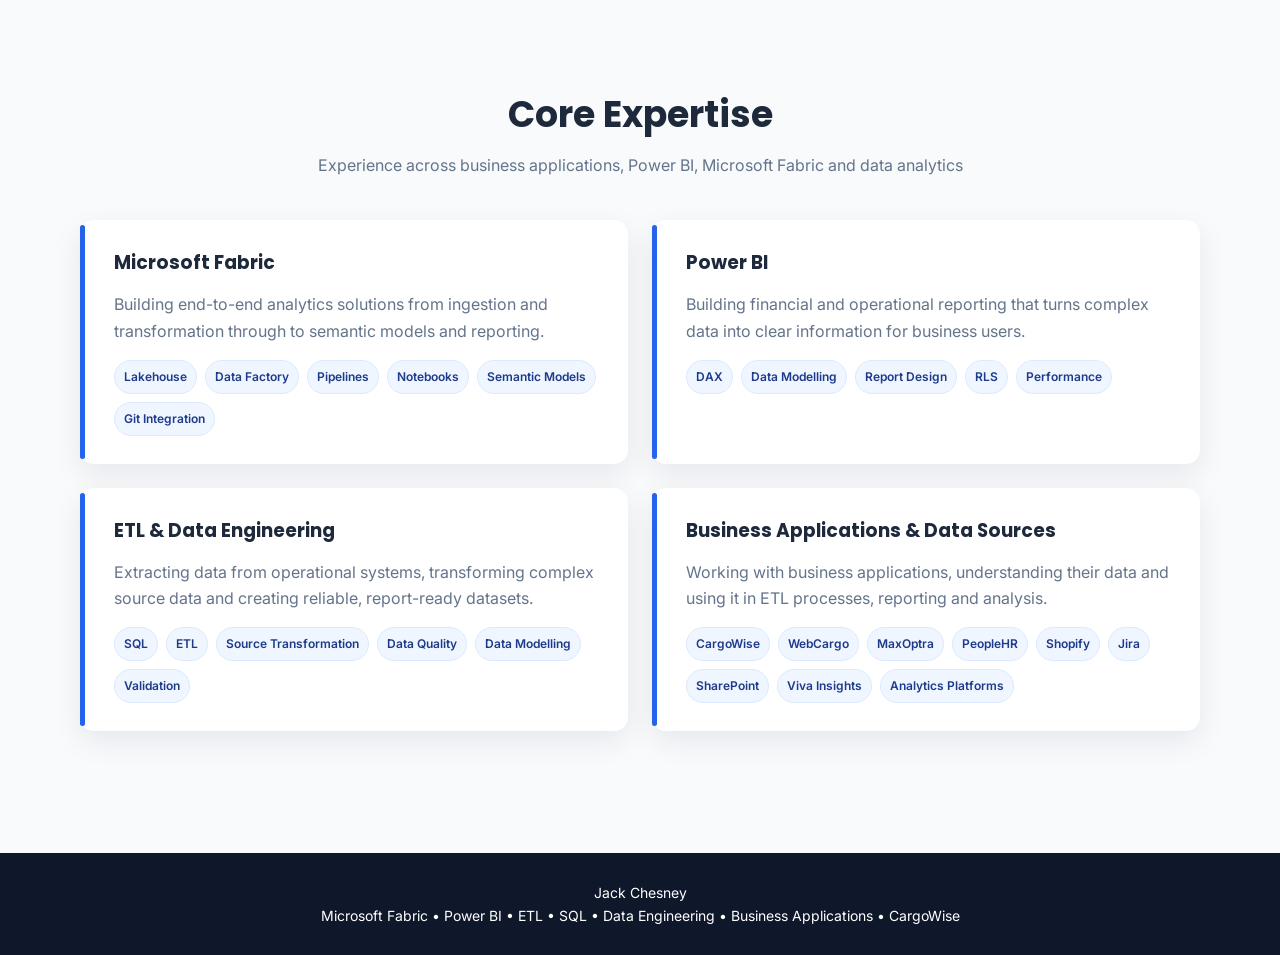
==== commit 8f6b5ba7: "Update project outcome description in index.html" ====
--- a/index.html
+++ b/index.html
@@ -59,7 +59,7 @@
                     <div class="project-visual"><img alt="Executive Financial Dashboard" src="executive-financial-dashboard.png"></div>
                     <h3>Executive Financial Dashboard</h3>
                     <p>Replaced a manual monthly Excel report that could take Accounts up to three weeks to prepare. The Power BI dashboard provides current financial performance, budget comparison, forecasting and controlled access through RLS.</p>
-                    <p class="project-outcome"><strong>Outcome:</strong> Adopted and relied upon by Accounts, Directors and Management, removing up to three weeks of preparation each month.</p>
+                    <p class="project-outcome"><strong>Outcome:</strong> Developed a full suite of financial reports adopted by Directors, Finance and Department Heads, removing three weeks of preparation time per month from monthly and annual financial reporting.</p>
                     <p class="tools"><strong>Tools:</strong> Power BI, DAX, Data Modelling, RLS</p>
                     <a class="btn small" href="project-financial.html">Read Case Study</a>
                 </article>
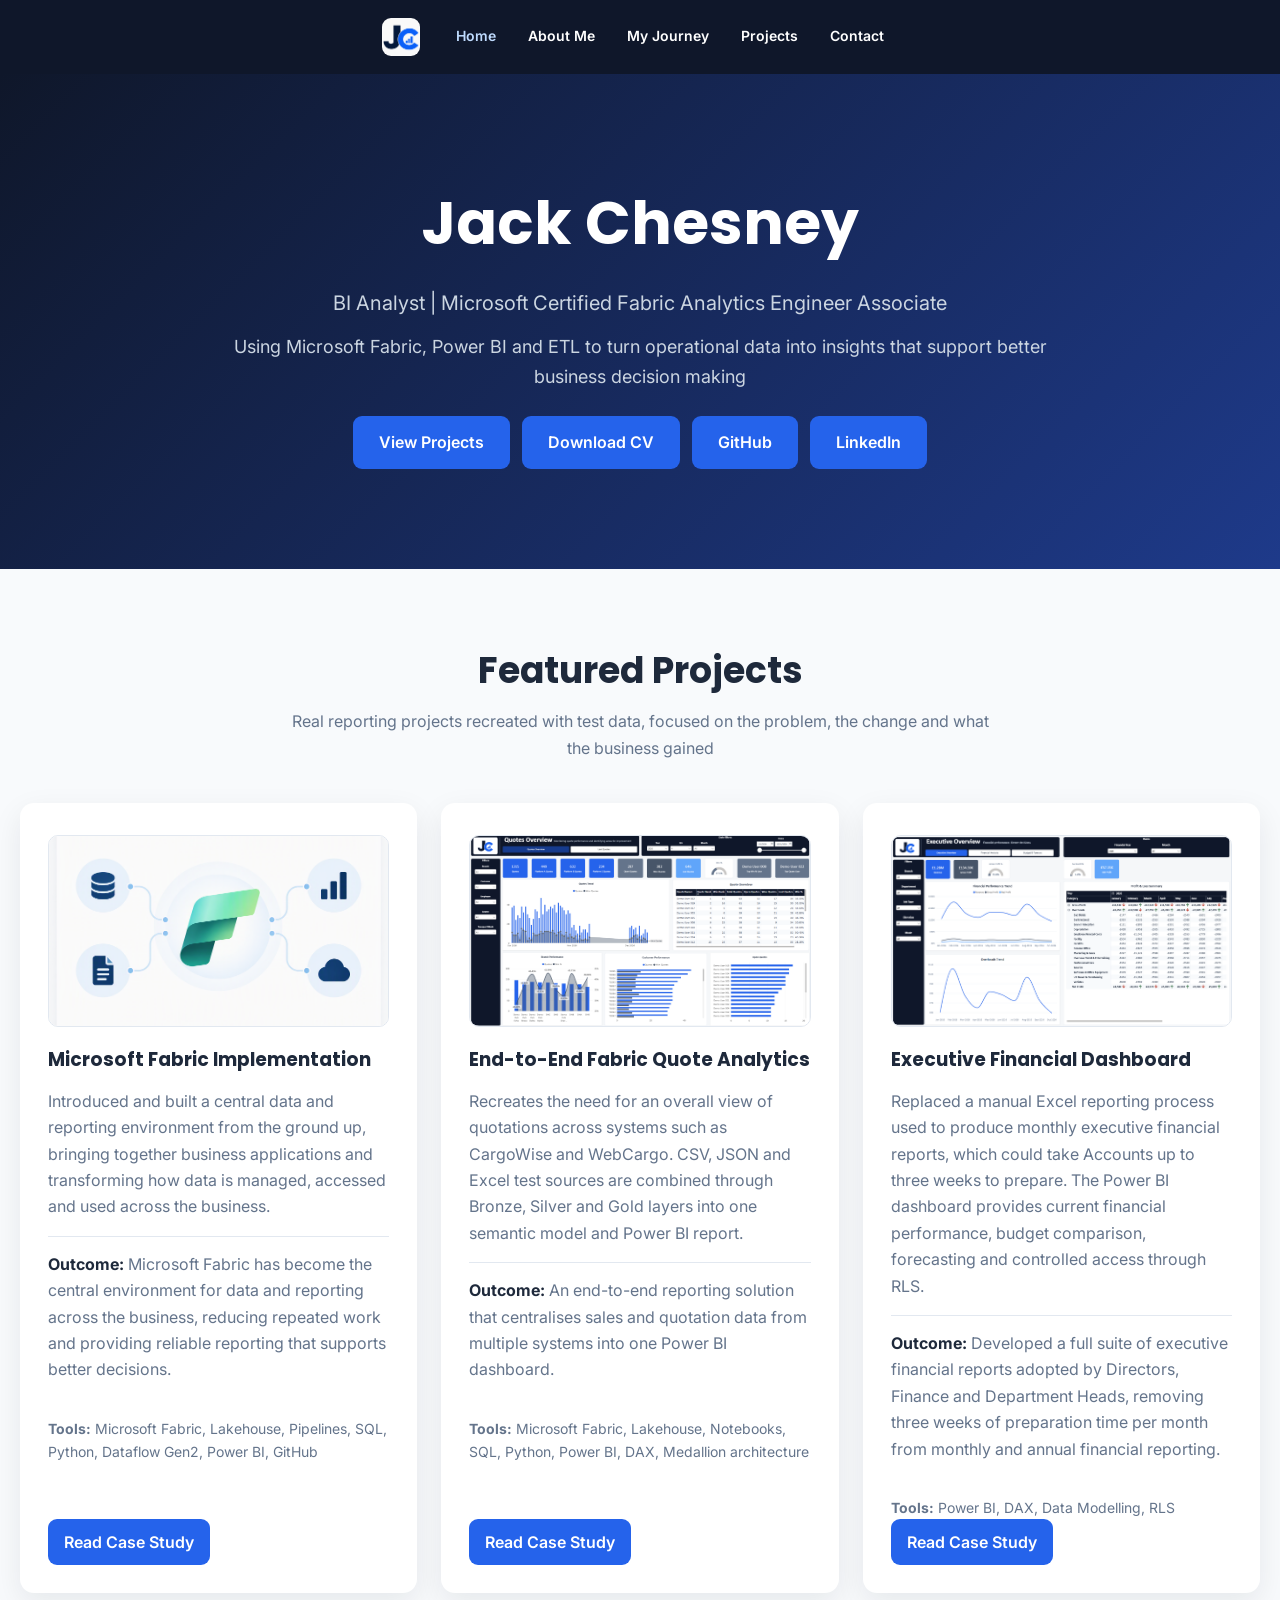
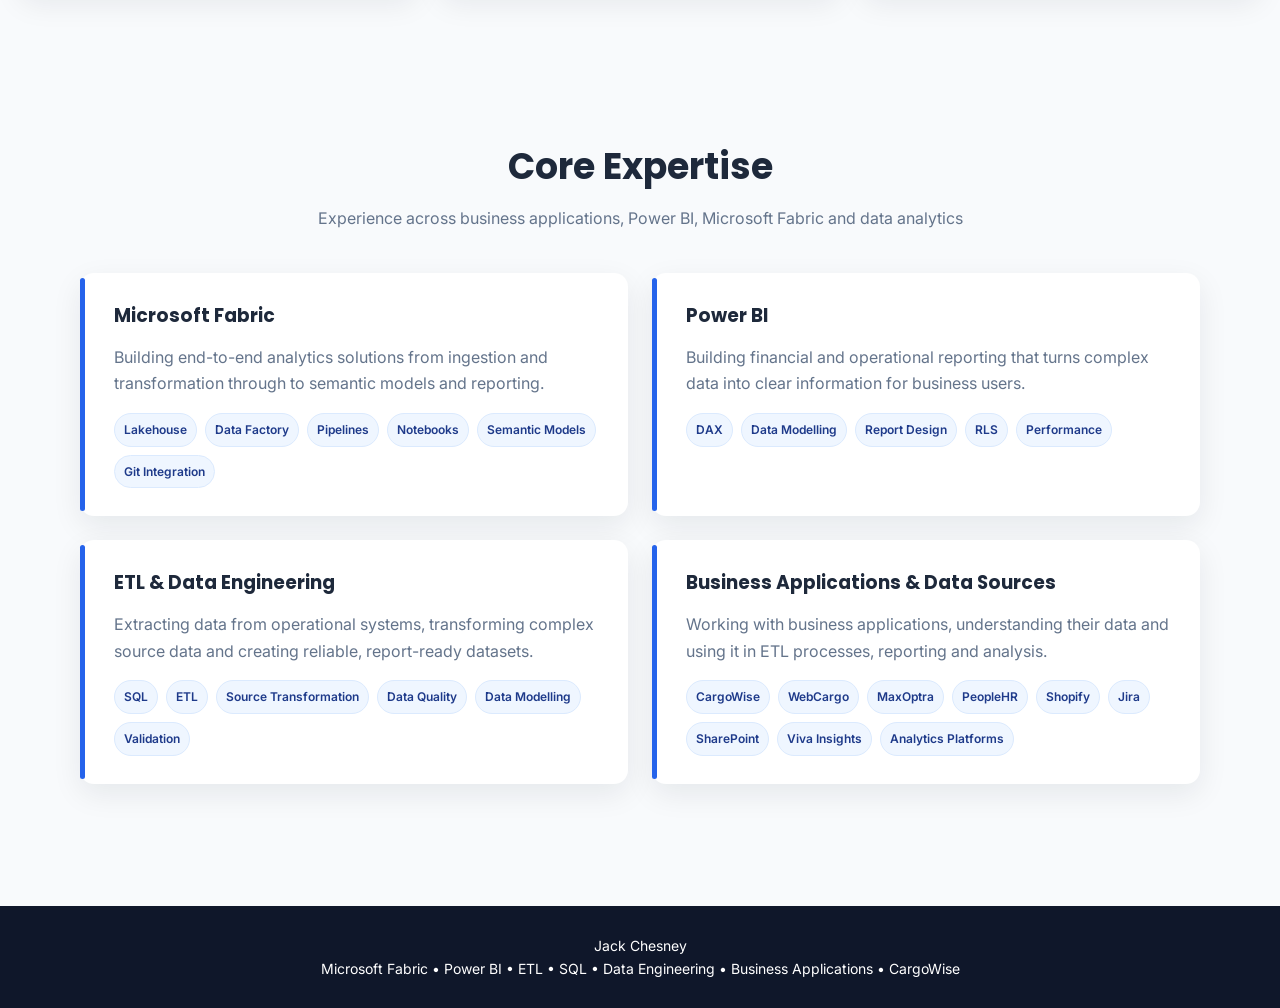
==== commit d3b69db8: "Update project descriptions and outcomes in index.html" ====
--- a/index.html
+++ b/index.html
@@ -50,7 +50,7 @@
                     <div class="project-visual"><img alt="End-to-End Fabric Quote Analytics dashboard" src="fabric-quote-analytics.png"></div>
                     <h3>End-to-End Fabric Quote Analytics</h3>
                     <p>Recreates the need for an overall view of quotations across systems such as CargoWise and WebCargo. CSV, JSON and Excel test sources are combined through Bronze, Silver and Gold layers into one semantic model and Power BI report.</p>
-                    <p class="project-outcome"><strong>Outcome:</strong> One centralised dashboard of all sales and quote activity from various systems and platforms.</p>
+                    <p class="project-outcome"><strong>Outcome:</strong> An end-to-end reporting solution that centralises sales and quotation data from multiple systems into one Power BI dashboard.</p>
                     <p class="tools"><strong>Tools:</strong> Microsoft Fabric, Lakehouse, Notebooks, SQL, Python, Power BI, DAX, Medallion architecture</p>
                     <a class="btn small" href="project-fabric.html">Read Case Study</a>
                 </article>
@@ -58,8 +58,8 @@
                 <article class="card project-card">
                     <div class="project-visual"><img alt="Executive Financial Dashboard" src="executive-financial-dashboard.png"></div>
                     <h3>Executive Financial Dashboard</h3>
-                    <p>Replaced a manual monthly Excel report that could take Accounts up to three weeks to prepare. The Power BI dashboard provides current financial performance, budget comparison, forecasting and controlled access through RLS.</p>
-                    <p class="project-outcome"><strong>Outcome:</strong> Developed a full suite of financial reports adopted by Directors, Finance and Department Heads, removing three weeks of preparation time per month from monthly and annual financial reporting.</p>
+                    <p>Replaced a manual Excel reporting process used to produce monthly executive financial reports, which could take Accounts up to three weeks to prepare. The Power BI dashboard provides current financial performance, budget comparison, forecasting and controlled access through RLS.</p>
+                    <p class="project-outcome"><strong>Outcome:</strong> Developed a full suite of executive financial reports adopted by Directors, Finance and Department Heads, removing three weeks of preparation time per month from monthly and annual financial reporting.</p>
                     <p class="tools"><strong>Tools:</strong> Power BI, DAX, Data Modelling, RLS</p>
                     <a class="btn small" href="project-financial.html">Read Case Study</a>
                 </article>
